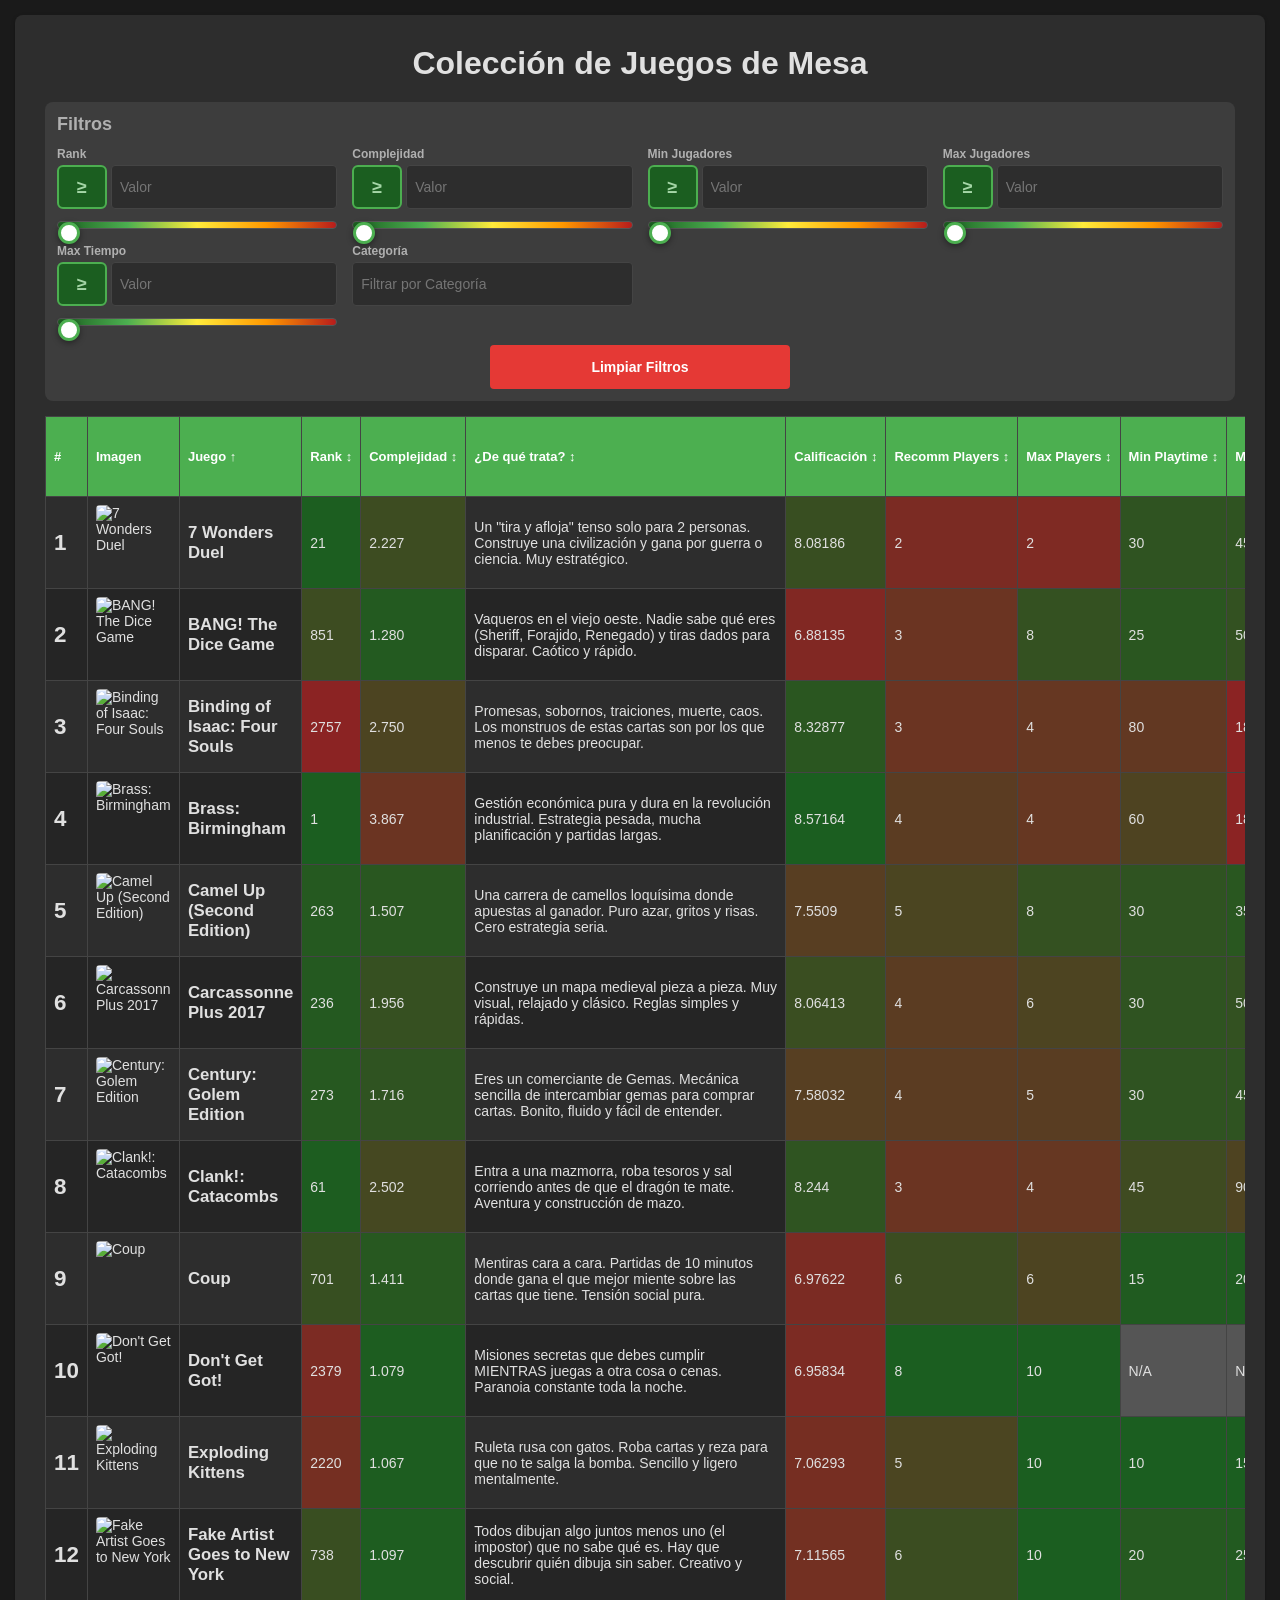
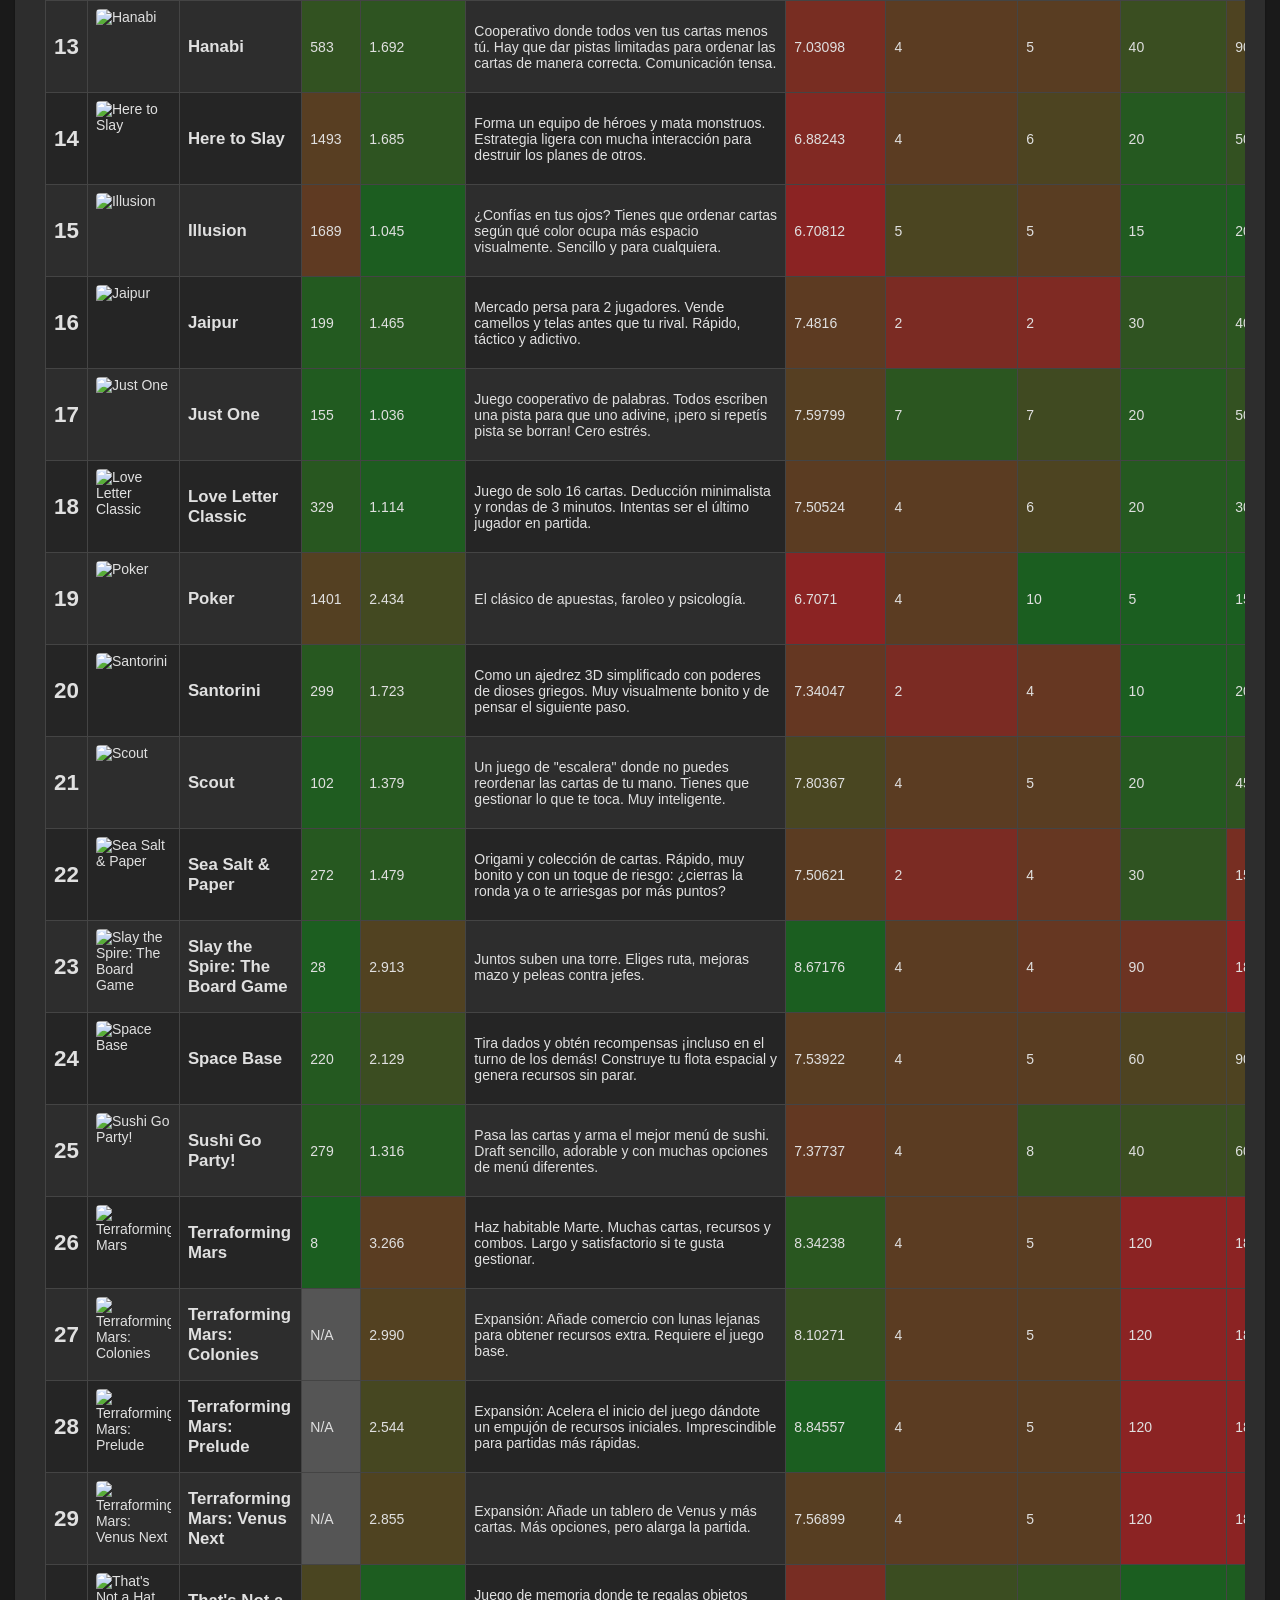
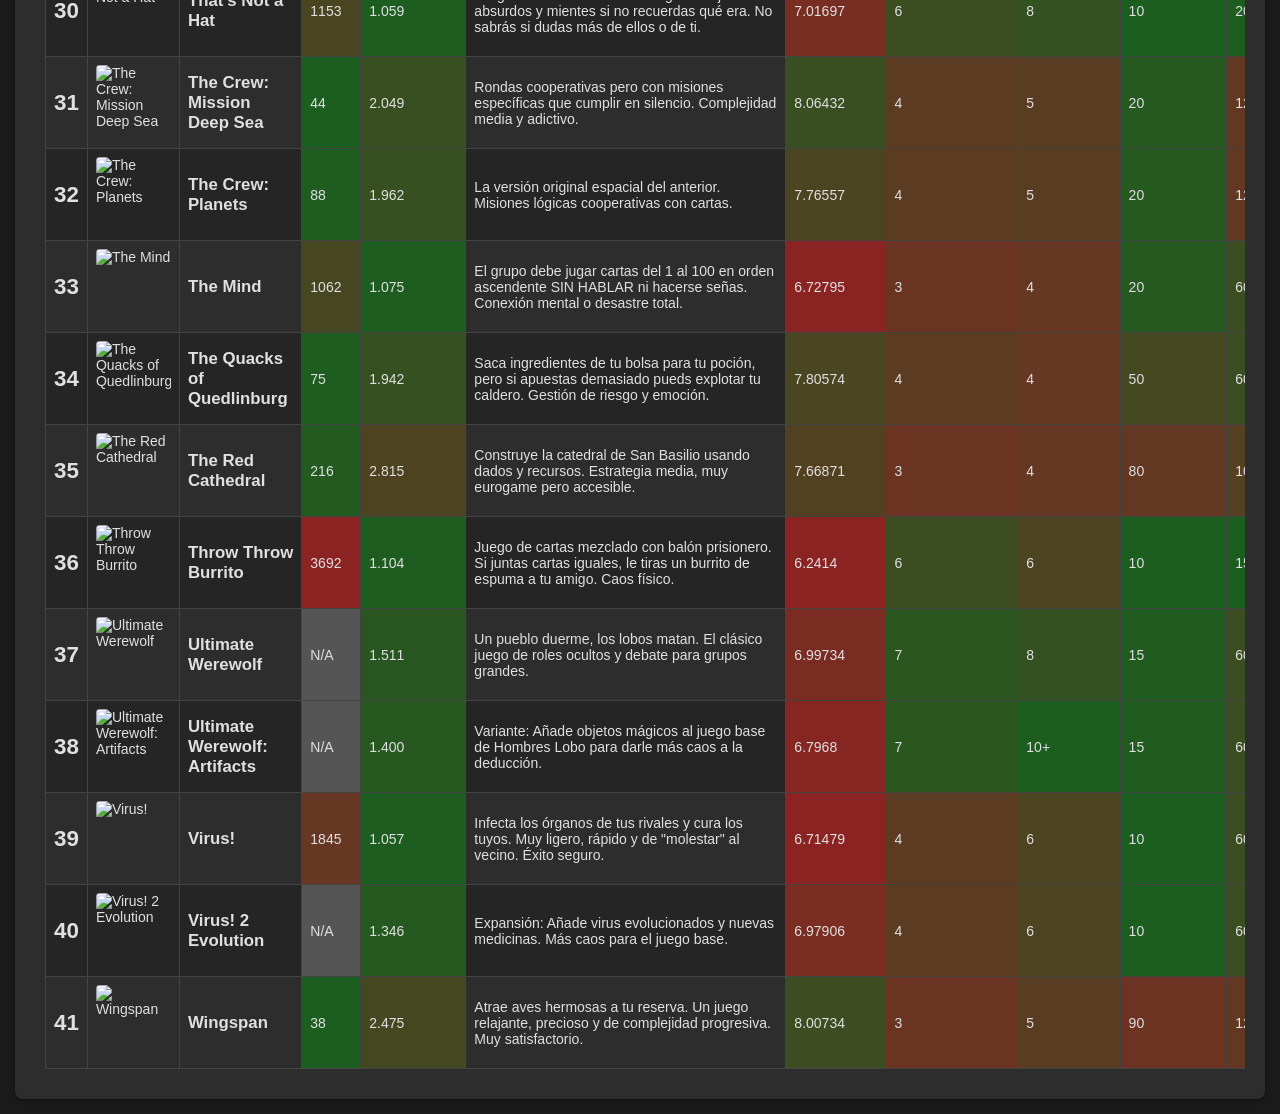
==== index.html @ c8b9a792 "Refactor filter operators to use buttons and add range sliders for improved user interaction" ====
<!DOCTYPE html>
<html lang="es">
<head>
    <meta charset="UTF-8">
    <meta name="viewport" content="width=device-width, initial-scale=1.0">
    <title>Colección de Juegos de Mesa</title>
    <link rel="stylesheet" href="styles.css">
</head>
<body>
    <div class="container">
        <h1>Colección de Juegos de Mesa</h1>
        
        <div class="filters-container">
            <h2>Filtros</h2>
            <div class="filters">
                <div class="filter-group">
                    <label>Rank</label>
                    <div class="filter-row">
                        <button type="button" id="filter-rank-op" class="filter-operator op-gte" data-value=">=">≥</button>
                        <input type="number" id="filter-rank" placeholder="Valor" class="filter-input">
                    </div>
                    <input type="range" id="slider-rank" class="filter-slider" data-target="filter-rank">
                </div>
                <div class="filter-group">
                    <label>Complejidad</label>
                    <div class="filter-row">
                        <button type="button" id="filter-complejidad-op" class="filter-operator op-gte" data-value=">=">≥</button>
                        <input type="number" step="0.01" id="filter-complejidad" placeholder="Valor" class="filter-input">
                    </div>
                    <input type="range" id="slider-complejidad" class="filter-slider" data-target="filter-complejidad" step="0.01">
                </div>
                <div class="filter-group">
                    <label>Min Jugadores</label>
                    <div class="filter-row">
                        <button type="button" id="filter-minplayers-op" class="filter-operator op-gte" data-value=">=">≥</button>
                        <input type="number" id="filter-minplayers" placeholder="Valor" class="filter-input">
                    </div>
                    <input type="range" id="slider-minplayers" class="filter-slider" data-target="filter-minplayers">
                </div>
                <div class="filter-group">
                    <label>Max Jugadores</label>
                    <div class="filter-row">
                        <button type="button" id="filter-maxplayers-op" class="filter-operator op-gte" data-value=">=">≥</button>
                        <input type="number" id="filter-maxplayers" placeholder="Valor" class="filter-input">
                    </div>
                    <input type="range" id="slider-maxplayers" class="filter-slider" data-target="filter-maxplayers">
                </div>
                <div class="filter-group">
                    <label>Max Tiempo</label>
                    <div class="filter-row">
                        <button type="button" id="filter-maxplaytime-op" class="filter-operator op-gte" data-value=">=">≥</button>
                        <input type="number" id="filter-maxplaytime" placeholder="Valor" class="filter-input">
                    </div>
                    <input type="range" id="slider-maxplaytime" class="filter-slider" data-target="filter-maxplaytime">
                </div>
                <div class="filter-group">
                    <label>Categoría</label>
                    <input type="text" id="filter-categoria" placeholder="Filtrar por Categoría" class="filter-input filter-full">
                </div>
                <button id="clear-filters" class="btn-clear">Limpiar Filtros</button>
            </div>
        </div>

        <div class="table-container">
            <table id="games-table">
                <thead>
                    <tr>
                        <th>#</th>
                        <th>Imagen</th>
                        <th class="sortable" data-sort="juego">Juego ↕</th>
                        <th class="sortable" data-sort="rank">Rank ↕</th>
                        <th class="sortable" data-sort="complejidad">Complejidad ↕</th>
                        <th class="sortable col-wide" data-sort="trata">¿De qué trata? ↕</th>
                        <th class="sortable" data-sort="calificacion">Calificación ↕</th>
                        <th class="sortable" data-sort="recomm_players">Recomm Players ↕</th>
                        <th class="sortable" data-sort="maxplayers">Max Players ↕</th>
                        <th class="sortable" data-sort="minplaytime">Min Playtime ↕</th>
                        <th class="sortable" data-sort="maxplaytime">Max Playtime ↕</th>
                        <th class="sortable" data-sort="minplayers">Min Players ↕</th>
                        <th class="sortable" data-sort="categoria">Categoría Principal ↕</th>
                        <th class="sortable" data-sort="categoria2">Categoría Secundaria ↕</th>
                        <th class="sortable" data-sort="categoria3">Categoría Terciaria ↕</th>
                        <th class="sortable" data-sort="se_jugar">Sé jugarlo ↕</th>
                    </tr>
                </thead>
                <tbody id="games-tbody">
                    <!-- Los datos se cargarán dinámicamente con JavaScript -->
                </tbody>
            </table>
        </div>

        <div id="no-results" class="no-results" style="display: none;">
            No se encontraron juegos con los filtros aplicados.
        </div>
    </div>

    <script src="games.js"></script>
    <script src="script.js"></script>
</body>
</html>
---- styles.css ----
:root {
    --row-height: 80px;
    --row-height-mobile: 60px;
    --thumbnail-size: 75px;
    --thumbnail-size-mobile: 50px;
    --border-color: #444;
    --border-width: 1px;
    
    /* Dark Mode Colors */
    --bg-primary: #1a1a1a;
    --bg-secondary: #2d2d2d;
    --bg-tertiary: #3d3d3d;
    --text-primary: #e0e0e0;
    --text-secondary: #b0b0b0;
    --accent-color: #4CAF50;
    --accent-hover: #45a049;
    --danger-color: #e53935;
    --danger-hover: #c62828;
    --row-even: #252525;
    --row-hover: #3a3a3a;
}

* {
    margin: 0;
    padding: 0;
    box-sizing: border-box;
}

body {
    font-family: -apple-system, BlinkMacSystemFont, 'Segoe UI', Roboto, Oxygen, Ubuntu, Cantarell, sans-serif;
    background-color: var(--bg-primary);
    padding: 8px;
    color: var(--text-primary);
    -webkit-text-size-adjust: 100%;
}

.container {
    max-width: 100%;
    margin: 0 auto;
    background-color: var(--bg-secondary);
    padding: 10px;
    border-radius: 8px;
    box-shadow: 0 2px 4px rgba(0,0,0,0.3);
}

h1 {
    color: var(--text-primary);
    margin-bottom: 15px;
    font-size: 20px;
    text-align: center;
}

h2 {
    color: var(--text-secondary);
    margin-bottom: 12px;
    font-size: 16px;
}

.filters-container {
    margin-bottom: 15px;
    padding: 12px;
    background-color: var(--bg-tertiary);
    border-radius: 8px;
}

.filters {
    display: grid;
    grid-template-columns: 1fr 1fr;
    gap: 8px;
}

.filter-input {
    width: 100%;
    padding: 8px;
    border: 1px solid var(--border-color);
    border-radius: 4px;
    font-size: 14px;
    background-color: var(--bg-secondary);
    color: var(--text-primary);
    min-height: 44px; /* Touch-friendly */
}

.filter-input:focus {
    outline: none;
    border-color: var(--accent-color);
    box-shadow: 0 0 0 2px rgba(76, 175, 80, 0.3);
}

.filter-group {
    display: flex;
    flex-direction: column;
    gap: 4px;
}

.filter-group label {
    font-weight: 600;
    font-size: 12px;
    color: var(--text-secondary);
}

.filter-row {
    display: flex;
    gap: 4px;
}

.filter-operator {
    width: 50px;
    padding: 8px 4px;
    border: 2px solid var(--border-color);
    border-radius: 6px;
    font-size: 18px;
    font-weight: bold;
    background-color: var(--bg-secondary);
    color: var(--text-primary);
    cursor: pointer;
    min-height: 44px;
    transition: all 0.15s ease;
    user-select: none;
    -webkit-tap-highlight-color: transparent;
}

.filter-operator:focus {
    outline: none;
}

.filter-operator:active {
    transform: scale(0.95);
}

.filter-operator.op-gte {
    background-color: #1b5e20;
    border-color: #4caf50;
    color: #a5d6a7;
}

.filter-operator.op-lte {
    background-color: #b71c1c;
    border-color: #f44336;
    color: #ef9a9a;
}

.filter-operator.op-eq {
    background-color: #1565c0;
    border-color: #2196f3;
    color: #90caf9;
}

.filter-row .filter-input {
    flex: 1;
    min-width: 0;
}

.filter-slider {
    width: 100%;
    height: 8px;
    margin-top: 8px;
    -webkit-appearance: none;
    appearance: none;
    background: linear-gradient(to right, #1b5e20, #4caf50, #ffeb3b, #ff9800, #b71c1c);
    border-radius: 4px;
    outline: none;
    cursor: pointer;
    border: 1px solid #555;
}

.filter-slider::-webkit-slider-thumb {
    -webkit-appearance: none;
    appearance: none;
    width: 22px;
    height: 22px;
    border-radius: 50%;
    background: #fff;
    cursor: pointer;
    border: 3px solid var(--accent-color);
    box-shadow: 0 2px 6px rgba(0,0,0,0.4);
    transition: transform 0.15s ease;
}

.filter-slider::-webkit-slider-thumb:hover {
    transform: scale(1.15);
    box-shadow: 0 3px 8px rgba(0,0,0,0.5);
}

.filter-slider::-moz-range-thumb {
    width: 22px;
    height: 22px;
    border-radius: 50%;
    background: #fff;
    cursor: pointer;
    border: 2px solid var(--bg-secondary);
    box-shadow: 0 2px 4px rgba(0,0,0,0.3);
}

.filter-slider::-webkit-slider-runnable-track {
    height: 6px;
    border-radius: 3px;
}

.filter-slider::-moz-range-track {
    height: 6px;
    border-radius: 3px;
    background: var(--bg-tertiary);
}

.filter-full {
    width: 100%;
}

.btn-clear {
    grid-column: span 2;
    width: 100%;
    padding: 12px;
    background-color: var(--danger-color);
    color: white;
    border: none;
    border-radius: 4px;
    font-size: 14px;
    font-weight: 600;
    cursor: pointer;
    margin-top: 4px;
    min-height: 44px; /* Touch-friendly */
    transition: background-color 0.2s ease;
}

.btn-clear:hover,
.btn-clear:active {
    background-color: var(--danger-hover);
}

.table-container {
    overflow-x: auto;
    -webkit-overflow-scrolling: touch;
    margin: 0 -10px;
    padding: 0 10px;
    scrollbar-width: thin;
    scrollbar-color: var(--accent-color) var(--bg-tertiary);
}

.table-container::-webkit-scrollbar {
    height: 8px;
}

.table-container::-webkit-scrollbar-track {
    background: var(--bg-tertiary);
    border-radius: 4px;
}

.table-container::-webkit-scrollbar-thumb {
    background: var(--accent-color);
    border-radius: 4px;
}

table {
    width: 100%;
    border-collapse: collapse;
    min-width: 1200px;
    border: var(--border-width) solid var(--border-color);
    background-color: var(--bg-secondary);
}

thead {
    background-color: var(--accent-color);
    color: white;
    position: sticky;
    top: 0;
    z-index: 10;
}

th {
    padding: 8px 6px;
    text-align: left;
    font-weight: 600;
    font-size: 11px;
    white-space: nowrap;
    border: var(--border-width) solid var(--border-color);
    height: var(--row-height-mobile);
}

th.sortable {
    cursor: pointer;
    user-select: none;
    transition: background-color 0.2s ease;
}

th.sortable:hover,
th.sortable:active {
    background-color: var(--accent-hover);
}

.col-wide {
    min-width: 250px;
    white-space: normal;
}

td {
    padding: 6px;
    border: var(--border-width) solid var(--border-color);
    font-size: 12px;
    height: var(--row-height-mobile);
    vertical-align: middle;
    color: var(--text-primary);
}

.game-thumbnail {
    width: var(--thumbnail-size-mobile);
    height: var(--thumbnail-size-mobile);
    border-radius: 4px;
    object-fit: cover;
    display: block;
}

tbody tr {
    transition: background-color 0.15s ease;
}

tbody tr:hover {
    background-color: var(--row-hover);
}

tbody tr:nth-child(even) {
    background-color: var(--row-even);
}

.no-results {
    text-align: center;
    padding: 30px 15px;
    color: var(--text-secondary);
    font-size: 14px;
}

/* Responsive para tablets */
@media (min-width: 768px) {
    body {
        padding: 15px;
    }
    
    .container {
        padding: 20px;
    }
    
    h1 {
        font-size: 28px;
        margin-bottom: 20px;
    }
    
    h2 {
        font-size: 18px;
    }
    
    .filters {
        grid-template-columns: repeat(3, 1fr);
        gap: 12px;
    }
    
    .btn-clear {
        grid-column: span 3;
        max-width: 250px;
        justify-self: center;
    }
    
    th {
        padding: 10px 8px;
        font-size: 12px;
        height: var(--row-height);
    }
    
    td {
        padding: 8px;
        font-size: 13px;
        height: var(--row-height);
    }
    
    .game-thumbnail {
        width: 60px;
        height: 60px;
    }
    
    .col-wide {
        min-width: 280px;
    }
}

/* Responsive para desktop */
@media (min-width: 1024px) {
    .container {
        max-width: 1600px;
        padding: 30px;
    }
    
    h1 {
        font-size: 32px;
    }
    
    .filters {
        grid-template-columns: repeat(4, 1fr);
        gap: 15px;
    }
    
    .btn-clear {
        grid-column: span 4;
        max-width: 300px;
    }
    
    th {
        font-size: 13px;
    }
    
    td {
        font-size: 14px;
    }
    
    .game-thumbnail {
        width: var(--thumbnail-size);
        height: var(--thumbnail-size);
    }
    
    .col-wide {
        min-width: 320px;
    }
}

/* Large desktop */
@media (min-width: 1400px) {
    .container {
        max-width: 1800px;
    }
    
    .filters {
        grid-template-columns: repeat(6, 1fr);
    }
    
    .btn-clear {
        grid-column: span 6;
    }
}
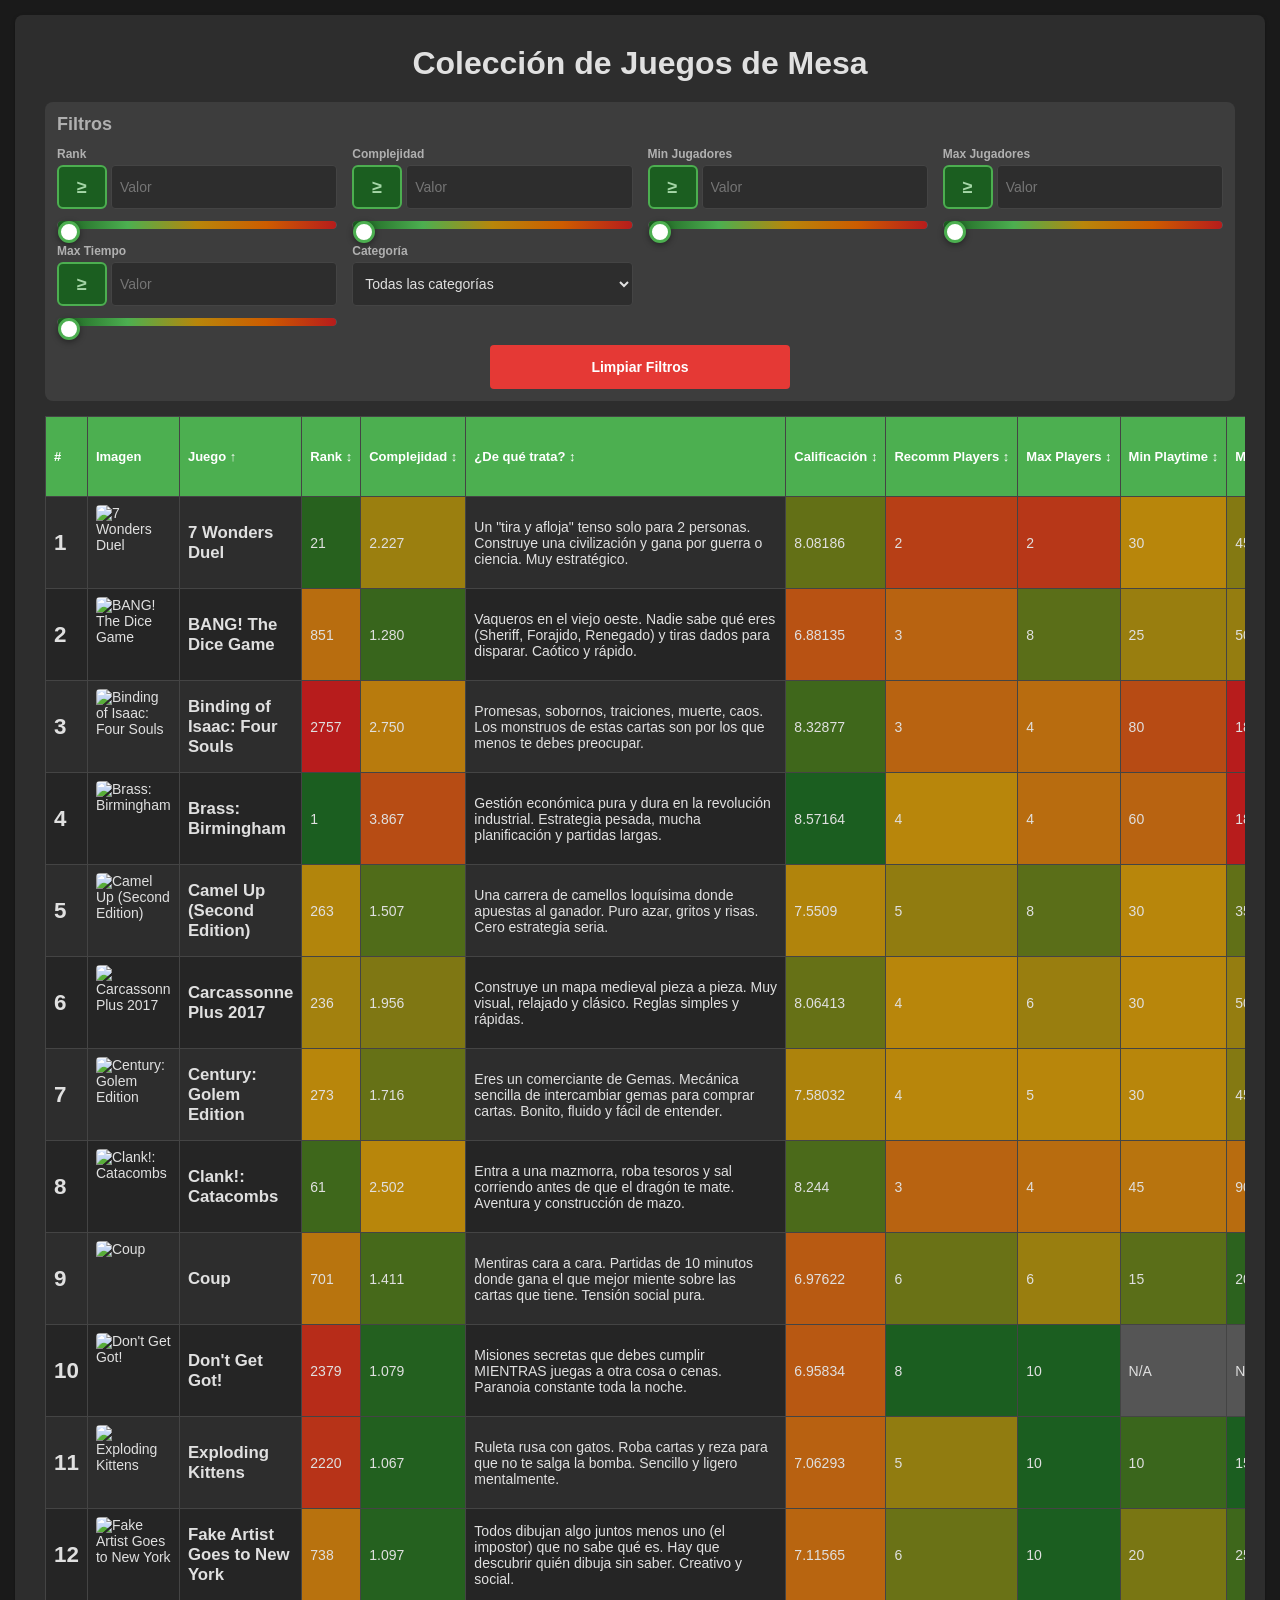
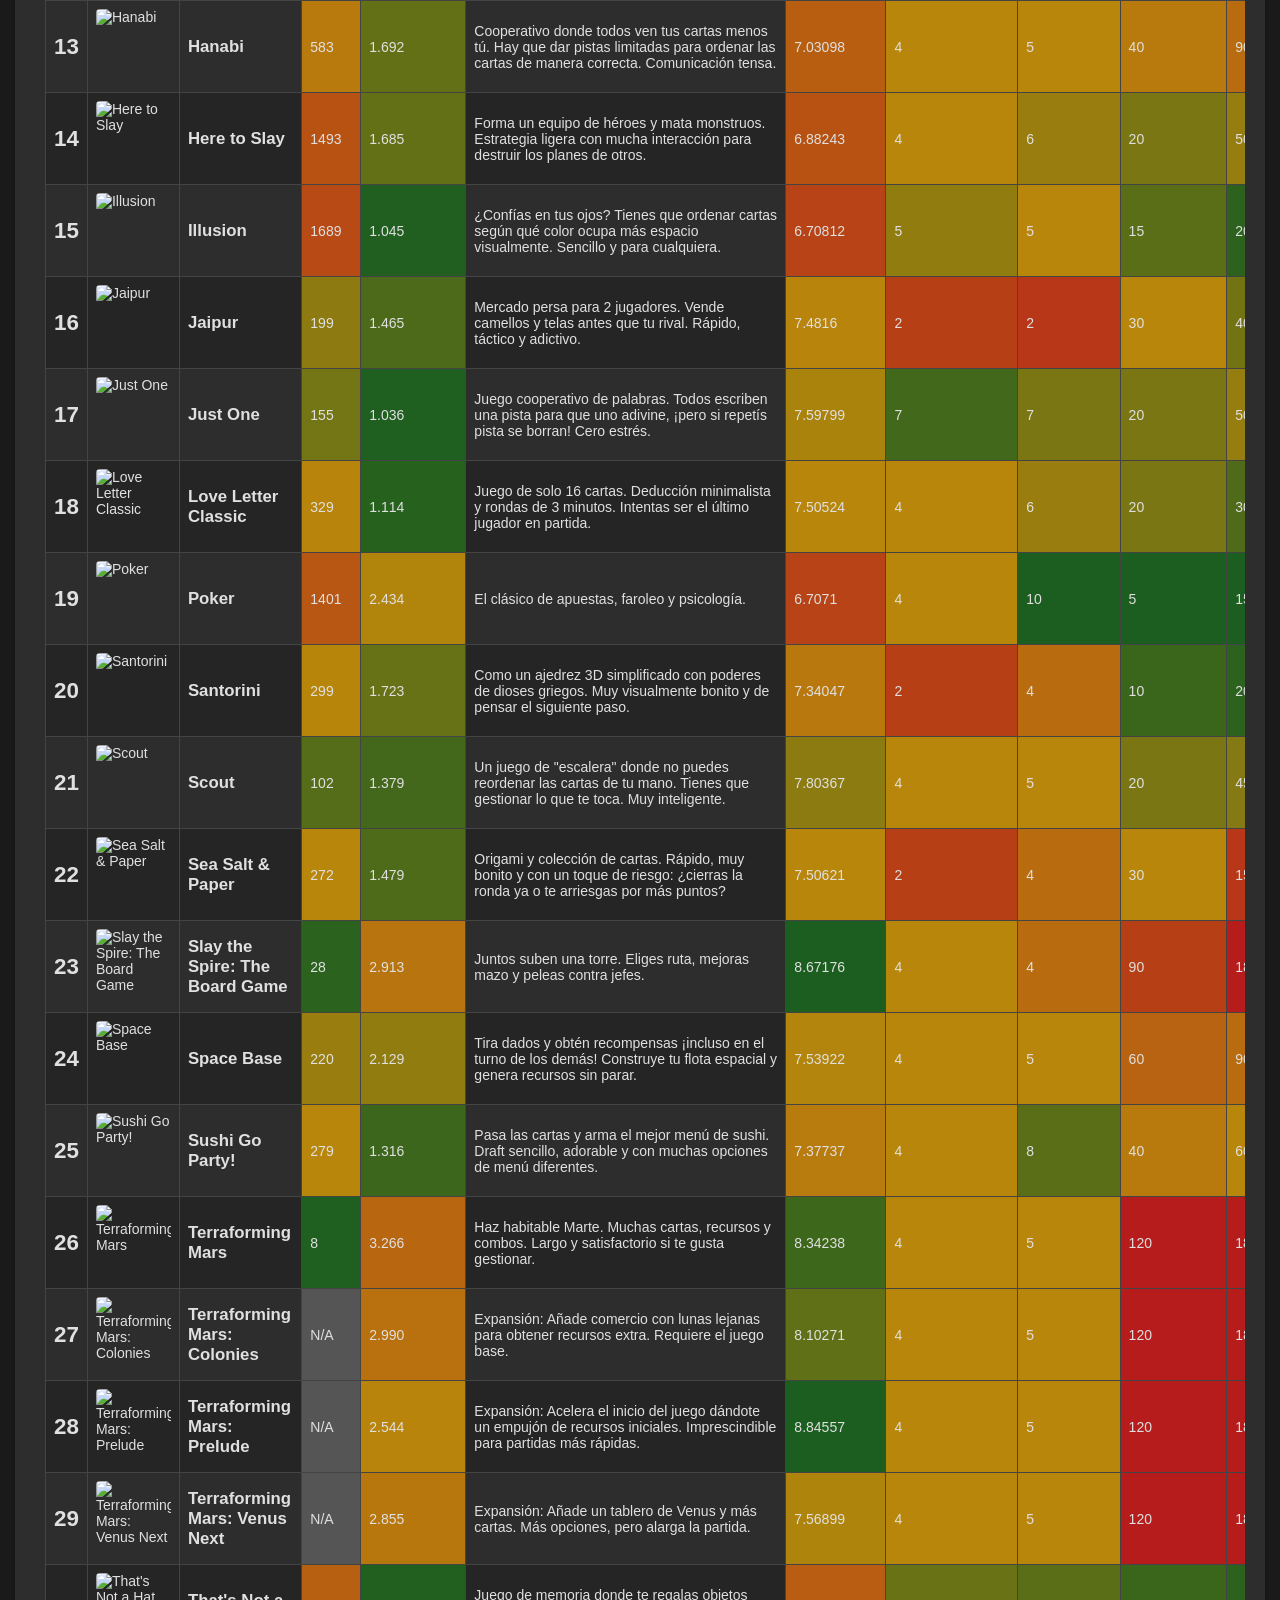
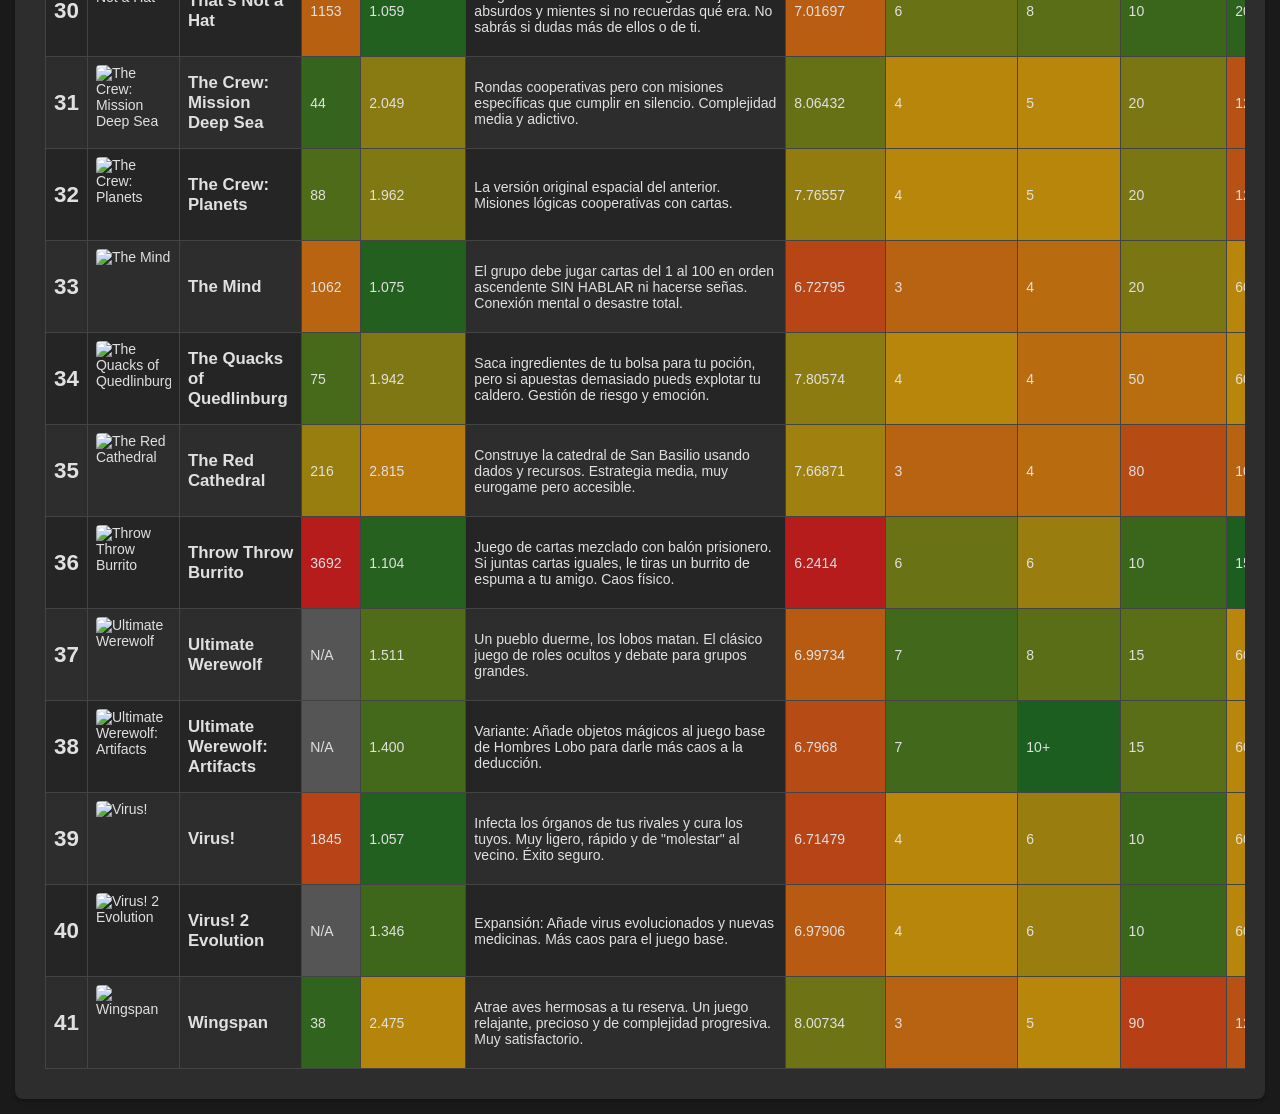
==== commit 916697cf: "Refactor category filter to use a dropdown and populate with unique categories; update gradient styl" ====
--- a/index.html
+++ b/index.html
@@ -55,7 +55,9 @@
                 </div>
                 <div class="filter-group">
                     <label>Categoría</label>
-                    <input type="text" id="filter-categoria" placeholder="Filtrar por Categoría" class="filter-input filter-full">
+                    <select id="filter-categoria" class="filter-input filter-full">
+                        <option value="">Todas las categorías</option>
+                    </select>
                 </div>
                 <button id="clear-filters" class="btn-clear">Limpiar Filtros</button>
             </div>
--- a/styles.css
+++ b/styles.css
@@ -156,7 +156,7 @@
     margin-top: 8px;
     -webkit-appearance: none;
     appearance: none;
-    background: linear-gradient(to right, #1b5e20, #4caf50, #ffeb3b, #ff9800, #b71c1c);
+    background: linear-gradient(to right, #1b5e20, #4caf50, #b8860b, #cd5c00, #b71c1c);
     border-radius: 4px;
     outline: none;
     cursor: pointer;
@@ -192,14 +192,15 @@
 }
 
 .filter-slider::-webkit-slider-runnable-track {
-    height: 6px;
-    border-radius: 3px;
+    height: 8px;
+    border-radius: 4px;
+    background: linear-gradient(to right, #1b5e20, #4caf50, #b8860b, #cd5c00, #b71c1c);
 }
 
 .filter-slider::-moz-range-track {
-    height: 6px;
-    border-radius: 3px;
-    background: var(--bg-tertiary);
+    height: 8px;
+    border-radius: 4px;
+    background: linear-gradient(to right, #1b5e20, #4caf50, #b8860b, #cd5c00, #b71c1c);
 }
 
 .filter-full {
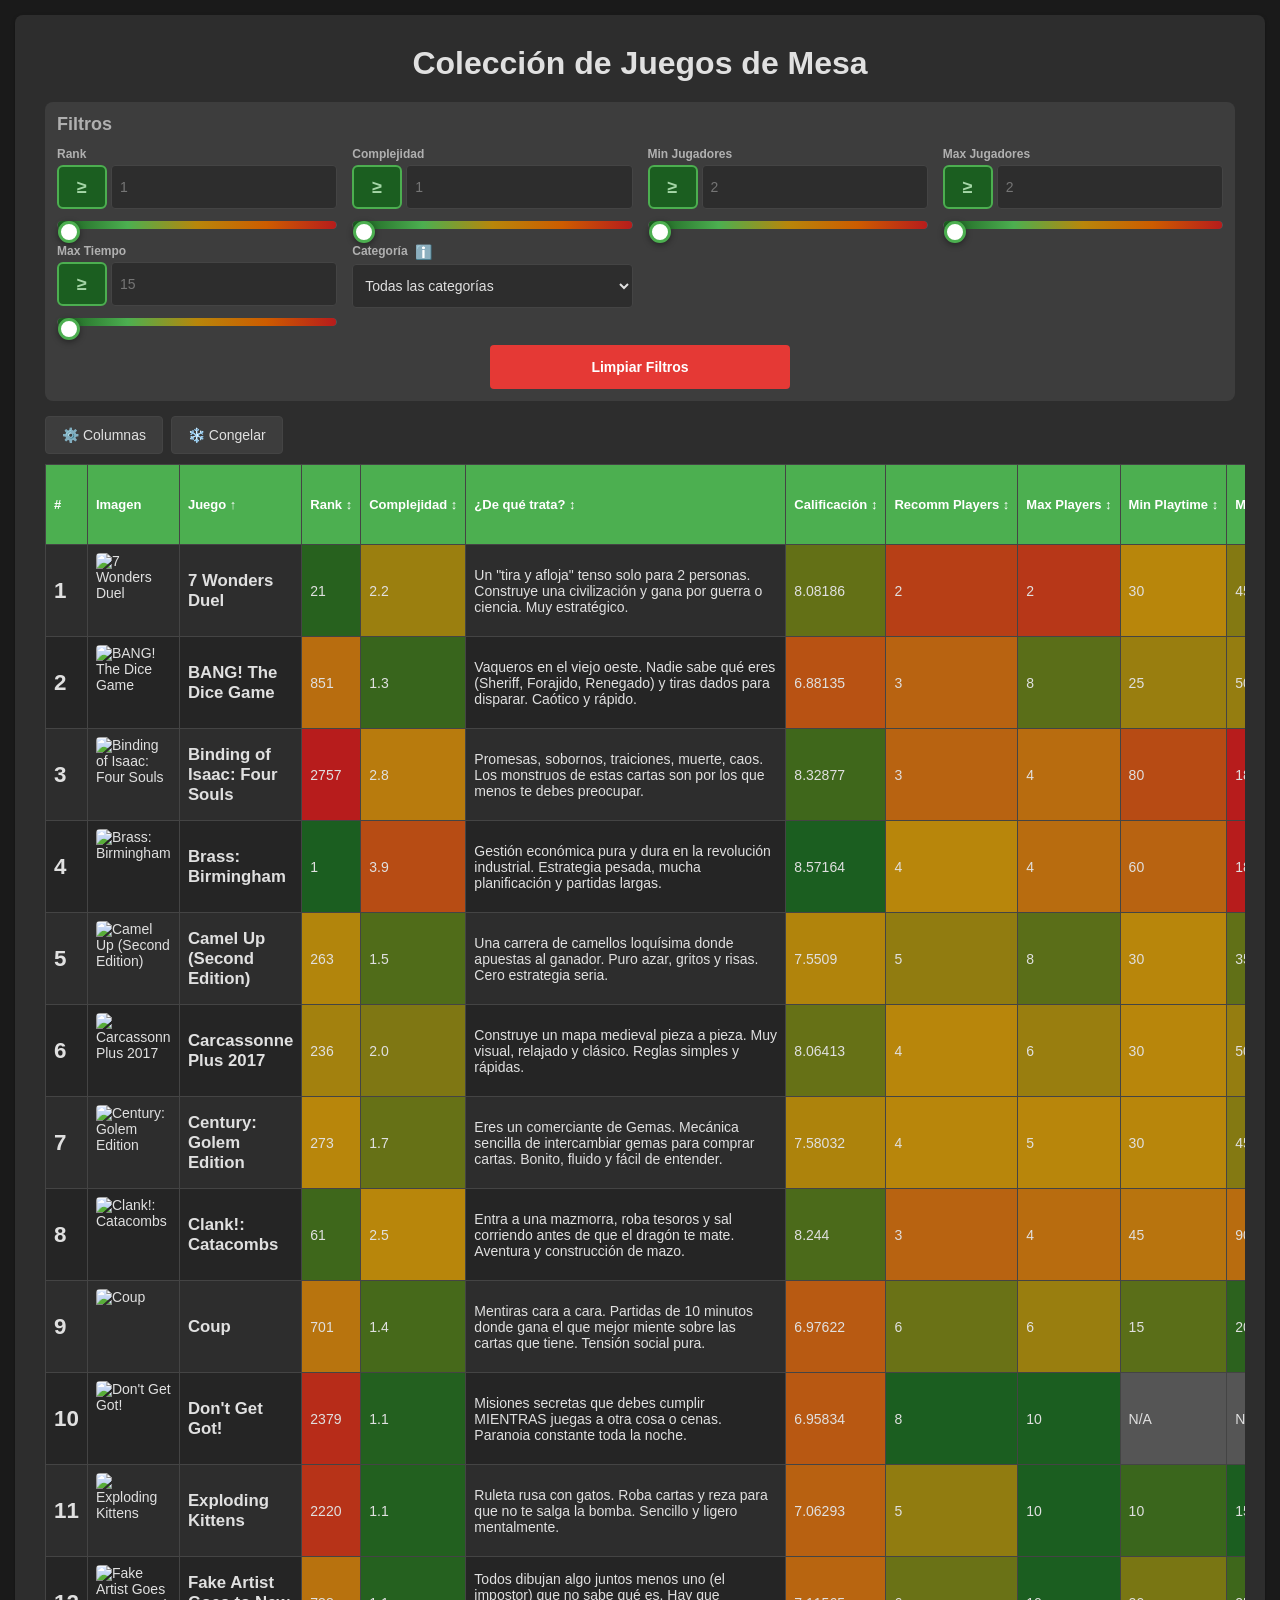
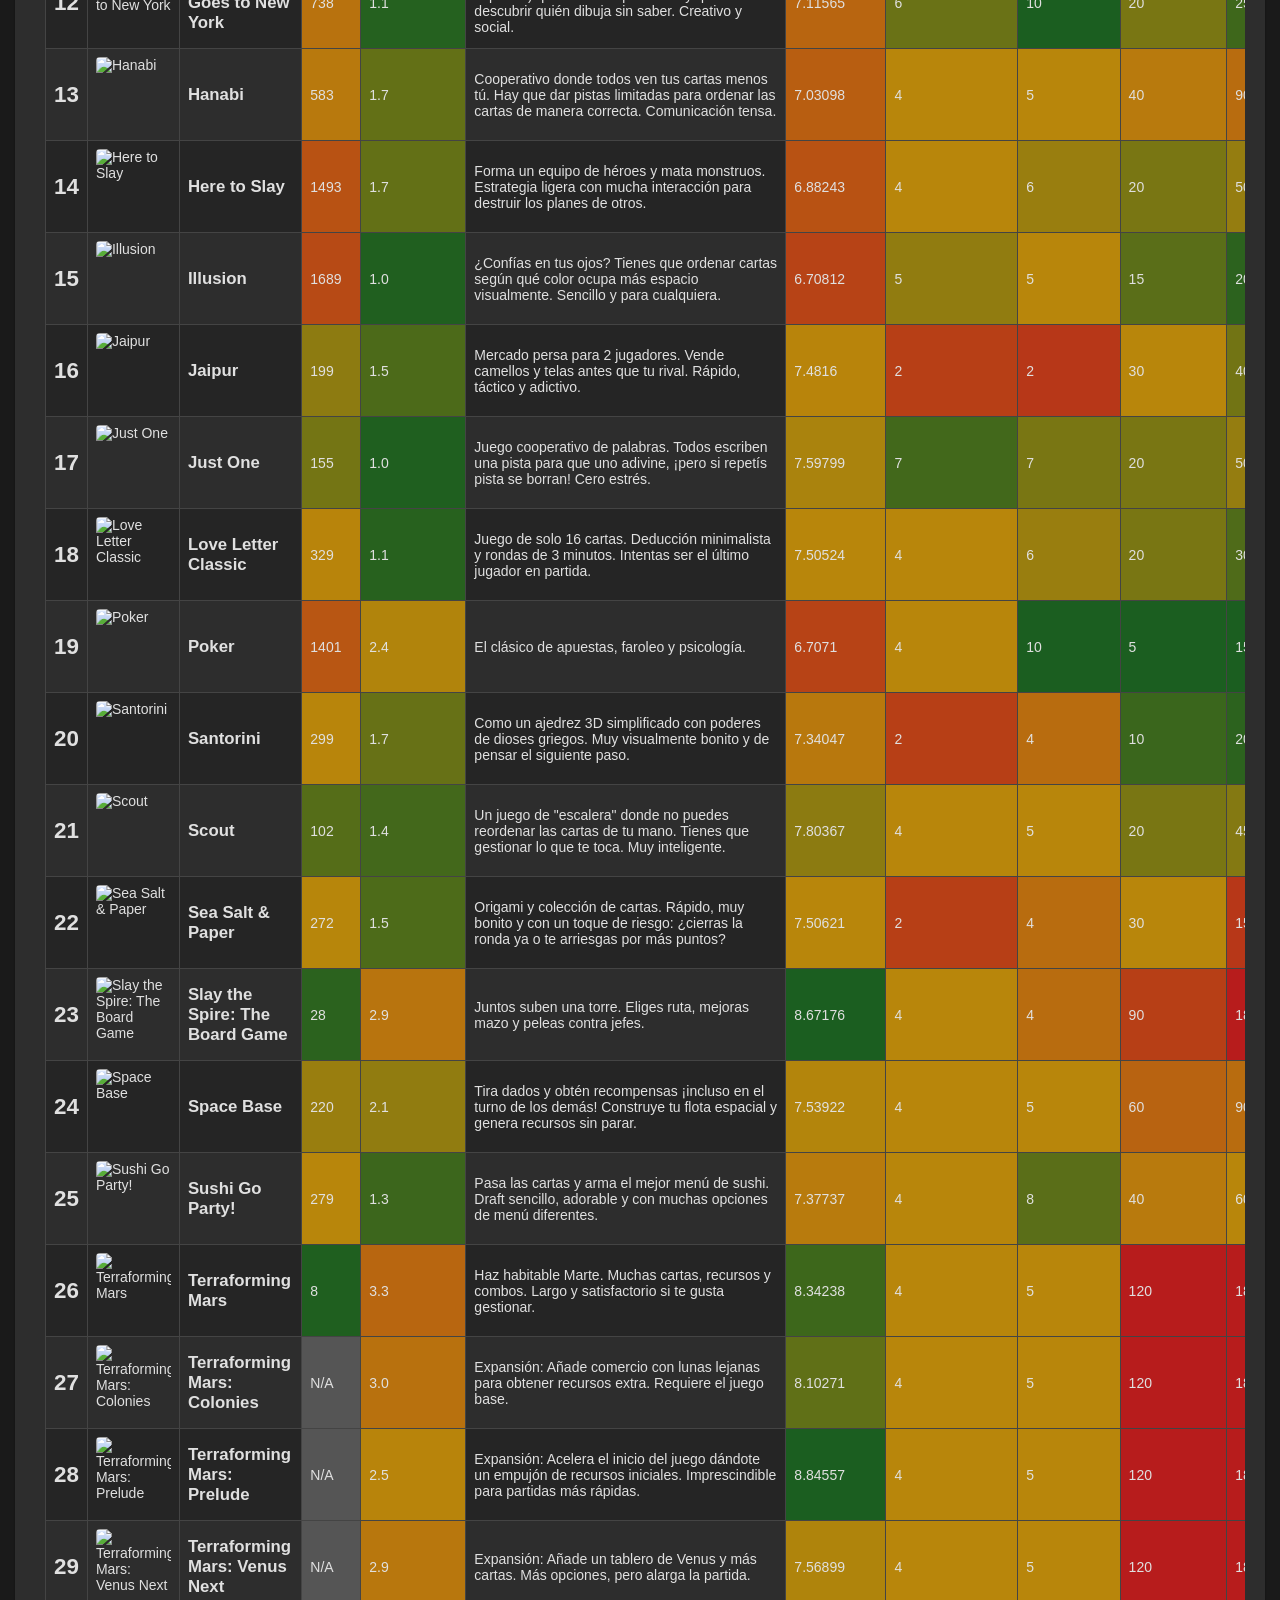
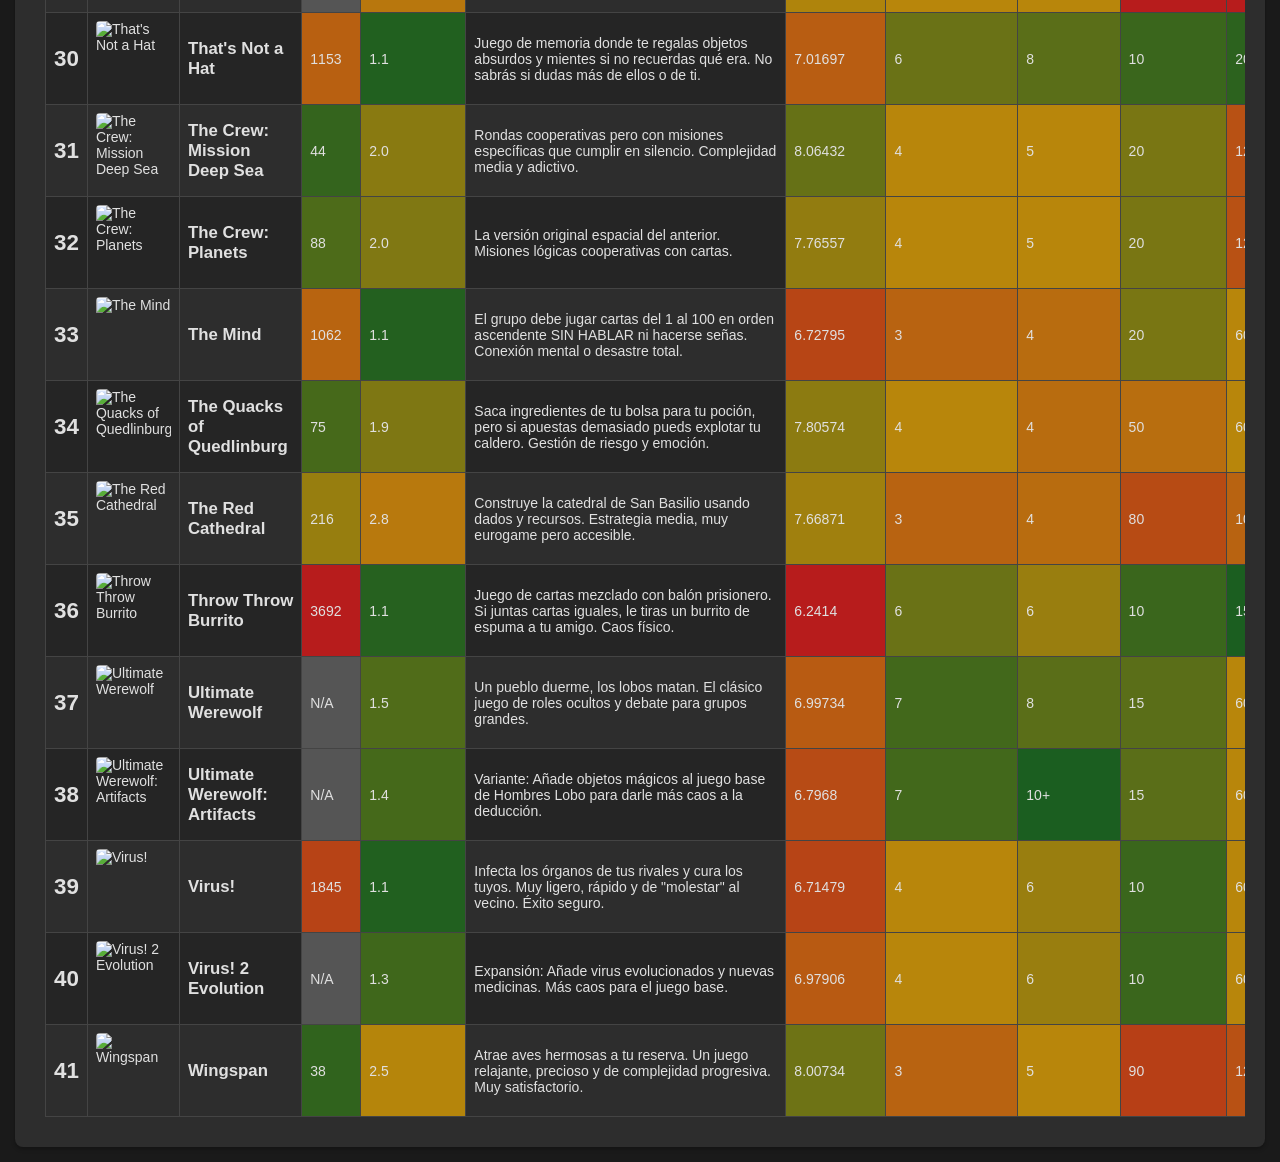
==== commit b0a393fb: "Add column visibility and freezing features; implement category descriptions modal and tooltip" ====
--- a/index.html
+++ b/index.html
@@ -27,7 +27,7 @@
                         <button type="button" id="filter-complejidad-op" class="filter-operator op-gte" data-value=">=">≥</button>
                         <input type="number" step="0.01" id="filter-complejidad" placeholder="Valor" class="filter-input">
                     </div>
-                    <input type="range" id="slider-complejidad" class="filter-slider" data-target="filter-complejidad" step="0.01">
+                    <input type="range" id="slider-complejidad" class="filter-slider" data-target="filter-complejidad" step="0.1">
                 </div>
                 <div class="filter-group">
                     <label>Min Jugadores</label>
@@ -54,7 +54,7 @@
                     <input type="range" id="slider-maxplaytime" class="filter-slider" data-target="filter-maxplaytime">
                 </div>
                 <div class="filter-group">
-                    <label>Categoría</label>
+                    <label>Categoría <button type="button" id="btn-category-help" class="btn-help">ℹ️</button></label>
                     <select id="filter-categoria" class="filter-input filter-full">
                         <option value="">Todas las categorías</option>
                     </select>
@@ -63,26 +63,77 @@
             </div>
         </div>
 
+        <!-- Modal de descripciones de categorías -->
+        <div id="category-modal" class="modal" style="display: none;">
+            <div class="modal-content">
+                <div class="modal-header">
+                    <h3>🎲 Descripción de Categorías</h3>
+                    <button type="button" id="close-category-modal" class="modal-close">✕</button>
+                </div>
+                <div class="modal-body" id="category-descriptions">
+                    <!-- Las descripciones se cargarán dinámicamente -->
+                </div>
+            </div>
+        </div>
+
+        <!-- Tooltip para categorías en la tabla -->
+        <div id="category-tooltip" class="category-tooltip" style="display: none;"></div>
+
+        <div class="columns-panel">
+            <button id="toggle-columns-panel" class="btn-columns">⚙️ Columnas</button>
+            <div id="columns-options" class="columns-options" style="display: none;">
+                <label><input type="checkbox" data-col="0" checked> #</label>
+                <label><input type="checkbox" data-col="1" checked> Imagen</label>
+                <label><input type="checkbox" data-col="2" checked> Juego</label>
+                <label><input type="checkbox" data-col="3" checked> Rank</label>
+                <label><input type="checkbox" data-col="4" checked> Complejidad</label>
+                <label><input type="checkbox" data-col="5" checked> ¿De qué trata?</label>
+                <label><input type="checkbox" data-col="6" checked> Calificación</label>
+                <label><input type="checkbox" data-col="7" checked> Recomm Players</label>
+                <label><input type="checkbox" data-col="8" checked> Max Players</label>
+                <label><input type="checkbox" data-col="9" checked> Min Playtime</label>
+                <label><input type="checkbox" data-col="10" checked> Max Playtime</label>
+                <label><input type="checkbox" data-col="11" checked> Min Players</label>
+                <label><input type="checkbox" data-col="12" checked> Cat. Principal</label>
+                <label><input type="checkbox" data-col="13" checked> Cat. Secundaria</label>
+                <label><input type="checkbox" data-col="14" checked> Cat. Terciaria</label>
+                <label><input type="checkbox" data-col="15" checked> Sé jugarlo</label>
+            </div>
+            
+            <button id="toggle-freeze-panel" class="btn-columns">❄️ Congelar</button>
+            <div id="freeze-options" class="columns-options freeze-options" style="display: none;">
+                <p class="freeze-hint">Congelar columnas hasta:</p>
+                <label><input type="radio" name="freeze-col" value="-1" checked> Ninguna</label>
+                <label><input type="radio" name="freeze-col" value="0"> #</label>
+                <label><input type="radio" name="freeze-col" value="1"> Imagen</label>
+                <label><input type="radio" name="freeze-col" value="2"> Juego</label>
+                <label><input type="radio" name="freeze-col" value="3"> Rank</label>
+                <label><input type="radio" name="freeze-col" value="4"> Complejidad</label>
+                <label><input type="radio" name="freeze-col" value="5"> ¿De qué trata?</label>
+                <label><input type="radio" name="freeze-col" value="6"> Calificación</label>
+            </div>
+        </div>
+
         <div class="table-container">
             <table id="games-table">
                 <thead>
                     <tr>
-                        <th>#</th>
-                        <th>Imagen</th>
-                        <th class="sortable" data-sort="juego">Juego ↕</th>
-                        <th class="sortable" data-sort="rank">Rank ↕</th>
-                        <th class="sortable" data-sort="complejidad">Complejidad ↕</th>
-                        <th class="sortable col-wide" data-sort="trata">¿De qué trata? ↕</th>
-                        <th class="sortable" data-sort="calificacion">Calificación ↕</th>
-                        <th class="sortable" data-sort="recomm_players">Recomm Players ↕</th>
-                        <th class="sortable" data-sort="maxplayers">Max Players ↕</th>
-                        <th class="sortable" data-sort="minplaytime">Min Playtime ↕</th>
-                        <th class="sortable" data-sort="maxplaytime">Max Playtime ↕</th>
-                        <th class="sortable" data-sort="minplayers">Min Players ↕</th>
-                        <th class="sortable" data-sort="categoria">Categoría Principal ↕</th>
-                        <th class="sortable" data-sort="categoria2">Categoría Secundaria ↕</th>
-                        <th class="sortable" data-sort="categoria3">Categoría Terciaria ↕</th>
-                        <th class="sortable" data-sort="se_jugar">Sé jugarlo ↕</th>
+                        <th data-col="0">#</th>
+                        <th data-col="1">Imagen</th>
+                        <th data-col="2" class="sortable" data-sort="juego">Juego ↕</th>
+                        <th data-col="3" class="sortable" data-sort="rank">Rank ↕</th>
+                        <th data-col="4" class="sortable" data-sort="complejidad">Complejidad ↕</th>
+                        <th data-col="5" class="sortable col-wide" data-sort="trata">¿De qué trata? ↕</th>
+                        <th data-col="6" class="sortable" data-sort="calificacion">Calificación ↕</th>
+                        <th data-col="7" class="sortable" data-sort="recomm_players">Recomm Players ↕</th>
+                        <th data-col="8" class="sortable" data-sort="maxplayers">Max Players ↕</th>
+                        <th data-col="9" class="sortable" data-sort="minplaytime">Min Playtime ↕</th>
+                        <th data-col="10" class="sortable" data-sort="maxplaytime">Max Playtime ↕</th>
+                        <th data-col="11" class="sortable" data-sort="minplayers">Min Players ↕</th>
+                        <th data-col="12" class="sortable" data-sort="categoria">Cat. Principal ↕</th>
+                        <th data-col="13" class="sortable" data-sort="categoria2">Cat. Secundaria ↕</th>
+                        <th data-col="14" class="sortable" data-sort="categoria3">Cat. Terciaria ↕</th>
+                        <th data-col="15" class="sortable" data-sort="se_jugar">Sé jugarlo ↕</th>
                     </tr>
                 </thead>
                 <tbody id="games-tbody">
--- a/styles.css
+++ b/styles.css
@@ -228,6 +228,97 @@
     background-color: var(--danger-hover);
 }
 
+/* Panel de columnas */
+.columns-panel {
+    margin-bottom: 10px;
+    position: relative;
+    display: flex;
+    gap: 8px;
+    flex-wrap: wrap;
+}
+
+.btn-columns {
+    padding: 10px 16px;
+    background-color: var(--bg-tertiary);
+    color: var(--text-primary);
+    border: 1px solid var(--border-color);
+    border-radius: 4px;
+    font-size: 14px;
+    cursor: pointer;
+    transition: background-color 0.2s ease;
+}
+
+.btn-columns:hover {
+    background-color: var(--row-hover);
+}
+
+.columns-options {
+    position: absolute;
+    top: 100%;
+    left: 0;
+    background-color: var(--bg-secondary);
+    border: 1px solid var(--border-color);
+    border-radius: 8px;
+    padding: 12px;
+    z-index: 100;
+    display: grid;
+    grid-template-columns: repeat(2, 1fr);
+    gap: 8px;
+    min-width: 300px;
+    box-shadow: 0 4px 12px rgba(0,0,0,0.4);
+}
+
+.columns-options label {
+    display: flex;
+    align-items: center;
+    gap: 6px;
+    font-size: 13px;
+    color: var(--text-primary);
+    cursor: pointer;
+    padding: 4px;
+    border-radius: 4px;
+}
+
+.columns-options label:hover {
+    background-color: var(--bg-tertiary);
+}
+
+.columns-options input[type="checkbox"],
+.columns-options input[type="radio"] {
+    width: 18px;
+    height: 18px;
+    cursor: pointer;
+}
+
+/* Panel de congelar columnas */
+.freeze-options {
+    left: 0;
+}
+
+.freeze-hint {
+    grid-column: span 2;
+    font-size: 12px;
+    color: var(--text-secondary);
+    margin-bottom: 4px;
+    padding-bottom: 8px;
+    border-bottom: 1px solid var(--border-color);
+}
+
+/* Columnas congeladas */
+th.frozen, td.frozen {
+    position: sticky;
+    background-color: var(--bg-secondary) !important;
+    z-index: 2;
+}
+
+thead th.frozen {
+    z-index: 3;
+}
+
+.frozen-border {
+    border-right: 3px solid var(--accent-color) !important;
+}
+
 .table-container {
     overflow-x: auto;
     -webkit-overflow-scrolling: touch;
@@ -329,6 +420,131 @@
     font-size: 14px;
 }
 
+/* Botón de ayuda */
+.btn-help {
+    background: none;
+    border: none;
+    cursor: pointer;
+    font-size: 14px;
+    padding: 0 4px;
+    vertical-align: middle;
+}
+
+/* Modal de categorías */
+.modal {
+    position: fixed;
+    top: 0;
+    left: 0;
+    width: 100%;
+    height: 100%;
+    background-color: rgba(0, 0, 0, 0.7);
+    z-index: 1000;
+    display: flex;
+    align-items: center;
+    justify-content: center;
+    padding: 15px;
+}
+
+.modal-content {
+    background-color: var(--bg-secondary);
+    border-radius: 12px;
+    max-width: 500px;
+    width: 100%;
+    max-height: 80vh;
+    display: flex;
+    flex-direction: column;
+    box-shadow: 0 4px 20px rgba(0, 0, 0, 0.5);
+}
+
+.modal-header {
+    display: flex;
+    justify-content: space-between;
+    align-items: center;
+    padding: 16px;
+    border-bottom: 1px solid var(--border-color);
+}
+
+.modal-header h3 {
+    margin: 0;
+    font-size: 18px;
+    color: var(--text-primary);
+}
+
+.modal-close {
+    background: none;
+    border: none;
+    color: var(--text-secondary);
+    font-size: 20px;
+    cursor: pointer;
+    padding: 4px 8px;
+    border-radius: 4px;
+}
+
+.modal-close:hover {
+    background-color: var(--bg-tertiary);
+    color: var(--text-primary);
+}
+
+.modal-body {
+    padding: 16px;
+    overflow-y: auto;
+    -webkit-overflow-scrolling: touch;
+}
+
+.category-item {
+    padding: 12px;
+    margin-bottom: 8px;
+    background-color: var(--bg-tertiary);
+    border-radius: 8px;
+    border-left: 4px solid var(--accent-color);
+}
+
+.category-item:last-child {
+    margin-bottom: 0;
+}
+
+.category-name {
+    font-weight: 600;
+    font-size: 15px;
+    color: var(--text-primary);
+    margin-bottom: 6px;
+}
+
+.category-desc {
+    font-size: 13px;
+    color: var(--text-secondary);
+    line-height: 1.5;
+}
+
+/* Tooltip para categorías en la tabla */
+.category-tooltip {
+    position: fixed;
+    background-color: var(--bg-secondary);
+    border: 1px solid var(--border-color);
+    border-radius: 8px;
+    padding: 12px;
+    max-width: 280px;
+    z-index: 1001;
+    box-shadow: 0 4px 12px rgba(0, 0, 0, 0.4);
+}
+
+.category-tooltip .category-name {
+    margin-bottom: 4px;
+}
+
+.category-tooltip .category-desc {
+    font-size: 12px;
+}
+
+/* Hacer celdas de categoría clickeables */
+td[data-category] {
+    cursor: pointer;
+}
+
+td[data-category]:hover {
+    text-decoration: underline;
+}
+
 /* Responsive para tablets */
 @media (min-width: 768px) {
     body {
@@ -346,6 +562,11 @@
     
     h2 {
         font-size: 18px;
+    }
+    
+    .columns-options {
+        grid-template-columns: repeat(3, 1fr);
+        min-width: 400px;
     }
     
     .filters {
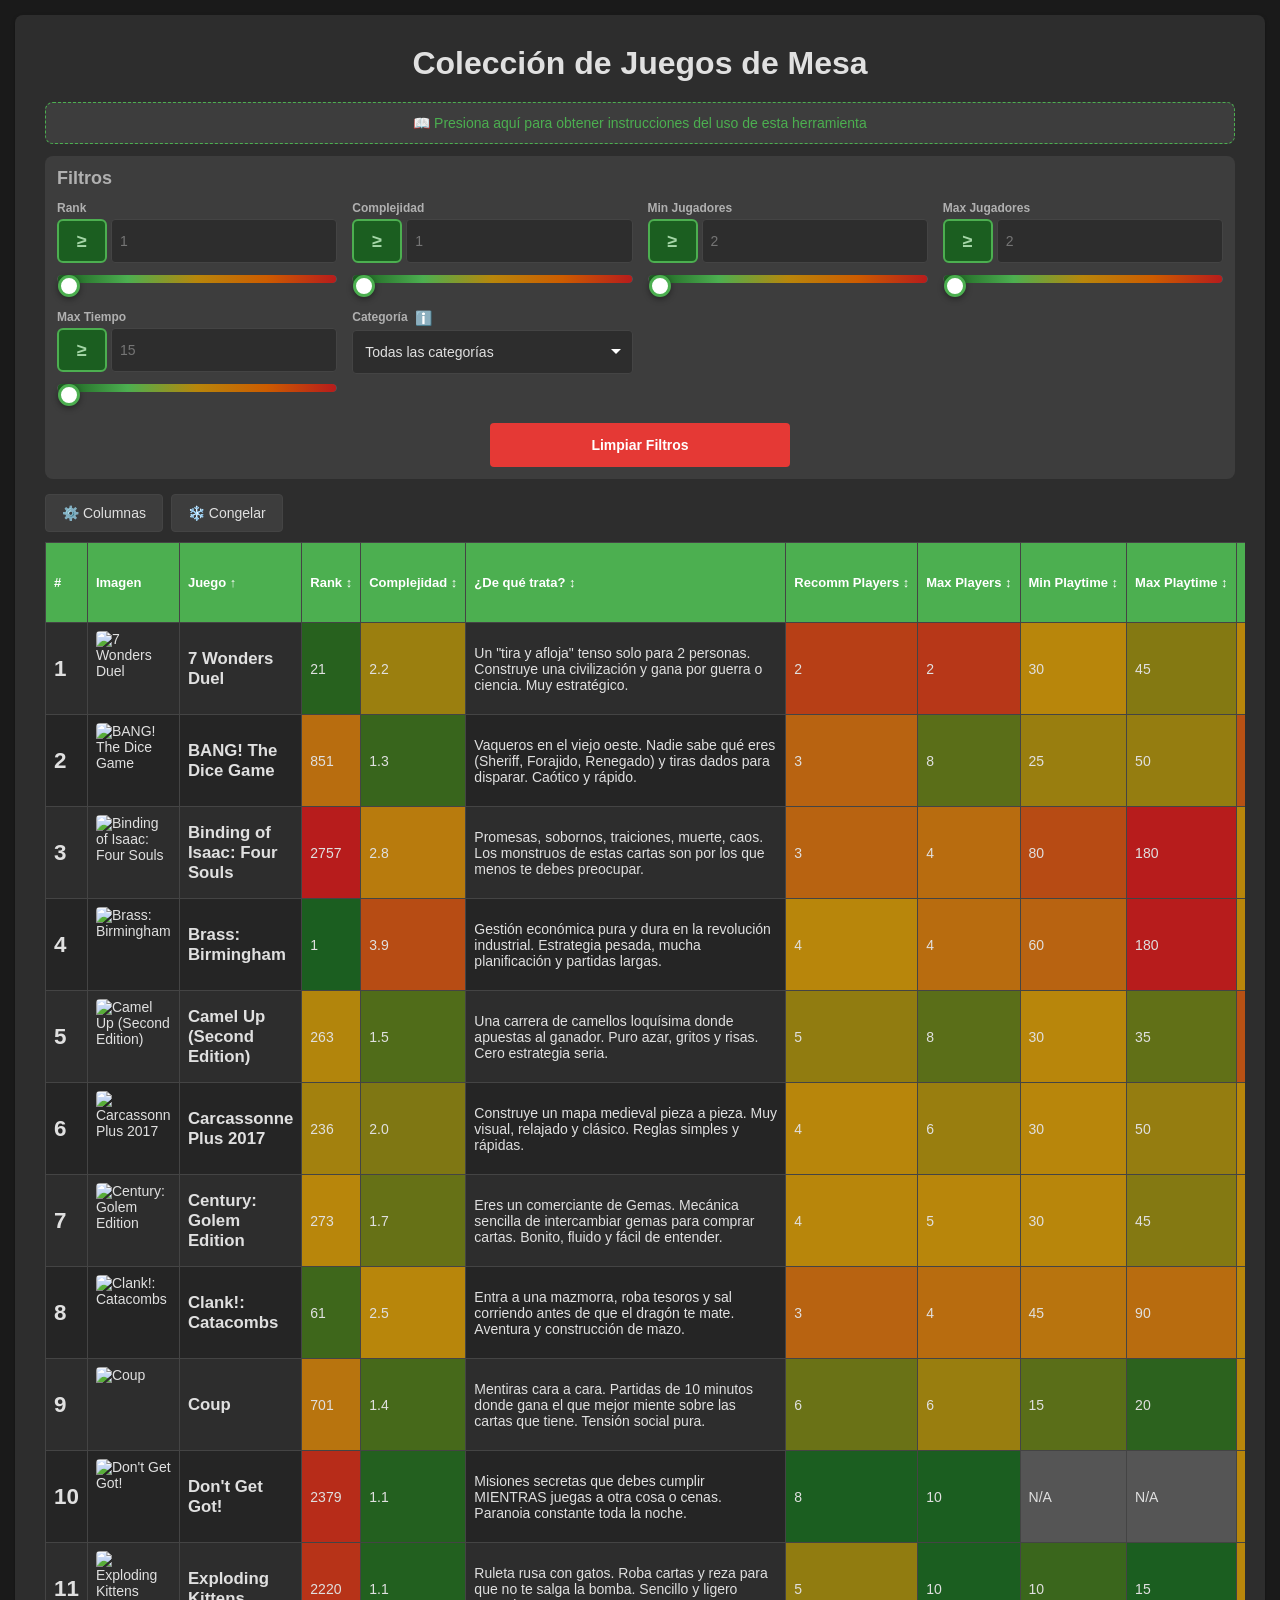
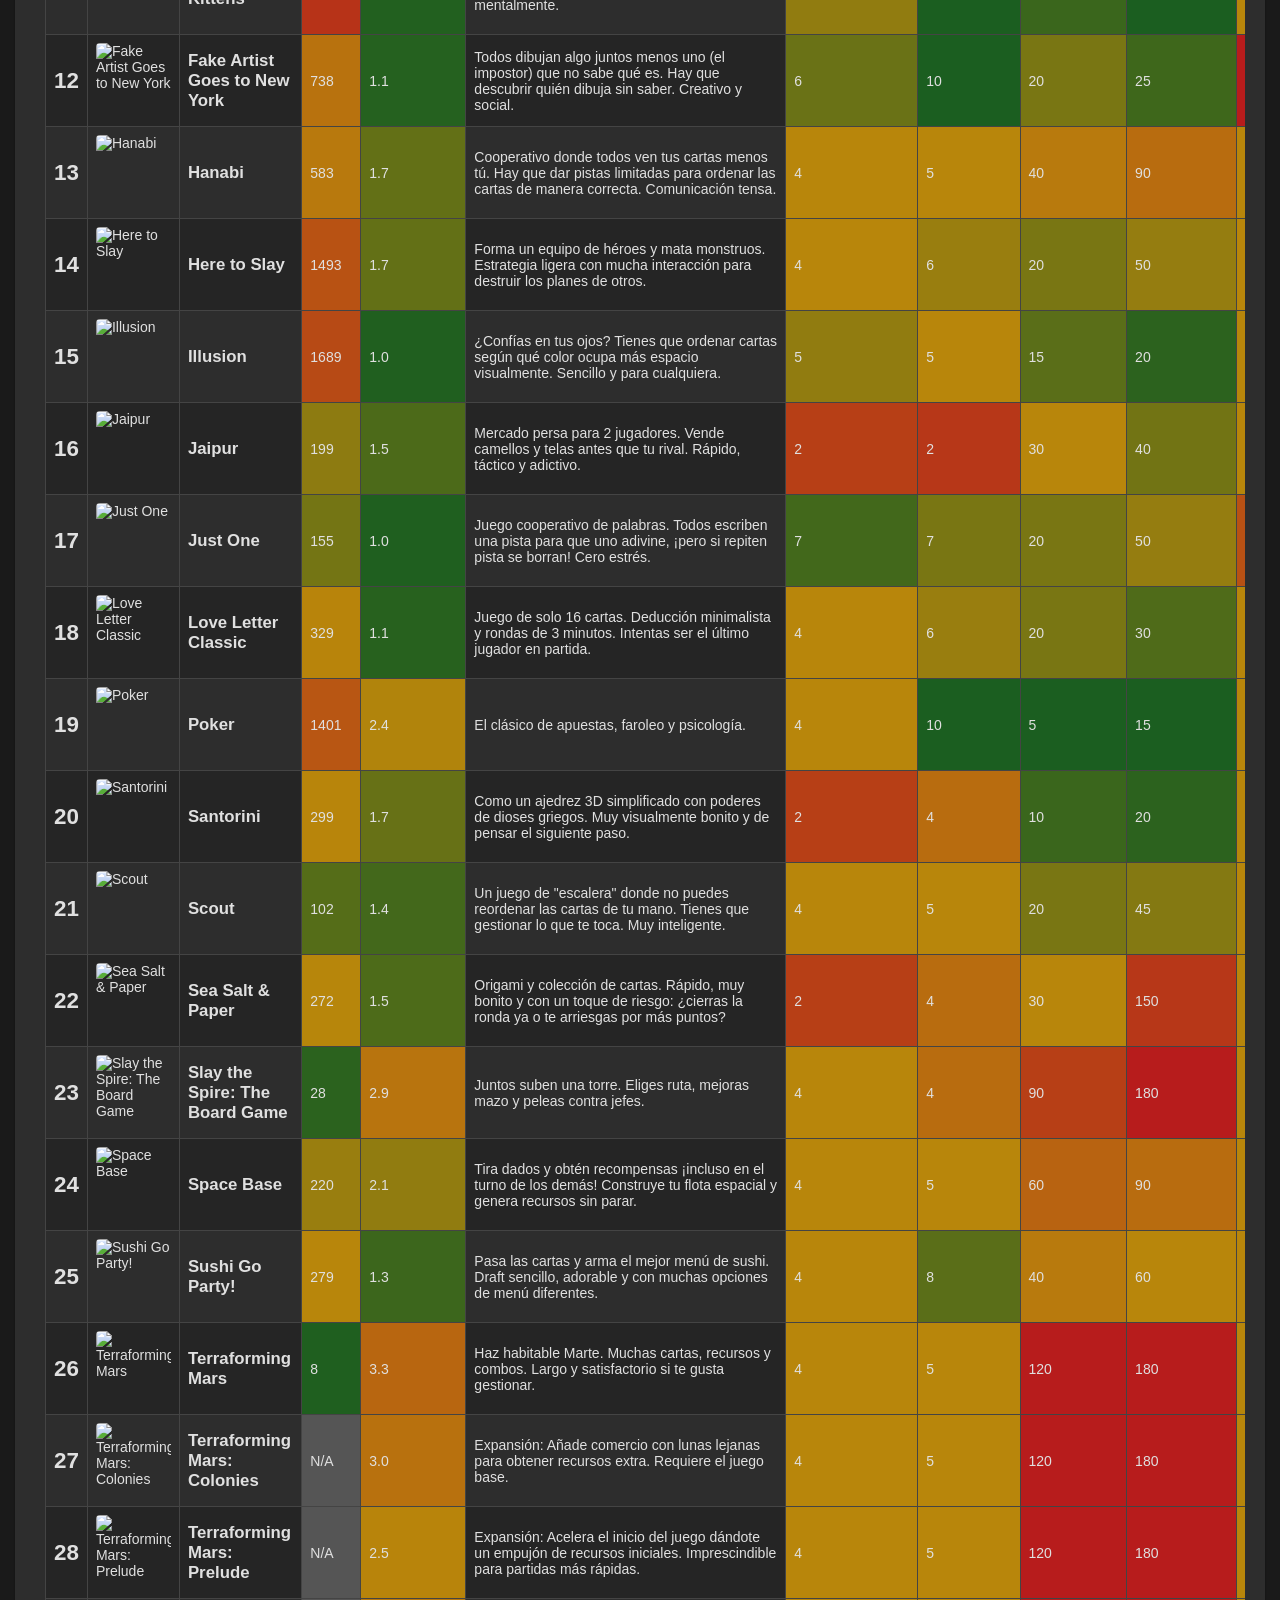
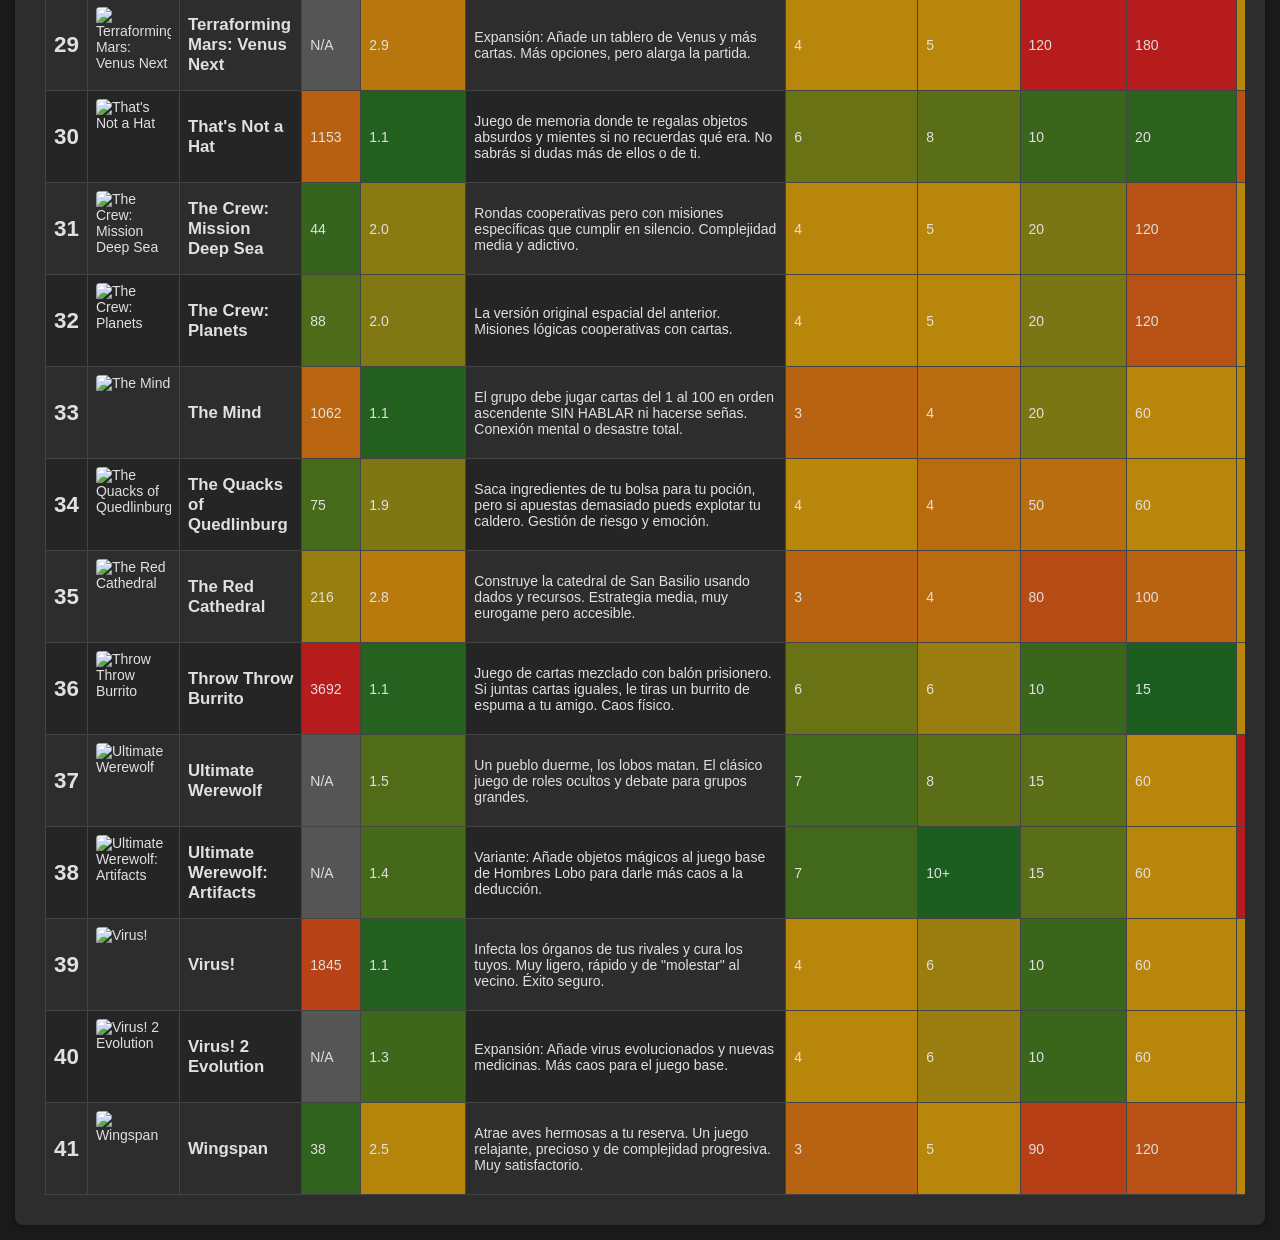
==== commit 555b2f09: "Add instructions panel and button for user guidance; hide rating column by default" ====
--- a/index.html
+++ b/index.html
@@ -9,6 +9,26 @@
 <body>
     <div class="container">
         <h1>Colección de Juegos de Mesa</h1>
+        
+        <button type="button" id="btn-instructions" class="btn-instructions">
+            📖 Presiona aquí para obtener instrucciones del uso de esta herramienta
+        </button>
+        
+        <div id="instructions-panel" class="instructions-panel" style="display: none;">
+            <div class="instructions-content">
+                <h3>📋 Instrucciones de Uso</h3>
+                <ul>
+                    <li><strong>🔍 Filtros:</strong> Usa los filtros para buscar juegos por rank, complejidad, número de jugadores, tiempo de juego o categoría.</li>
+                    <li><strong>🔢 Operadores:</strong> Presiona los botones (≥, ≤, =) para cambiar el tipo de comparación.</li>
+                    <li><strong>📊 Ordenar:</strong> Toca cualquier encabezado de columna con ↕ para ordenar la tabla.</li>
+                    <li><strong>⚙️ Columnas:</strong> Oculta o muestra columnas según tu preferencia.</li>
+                    <li><strong>❄️ Congelar:</strong> Fija columnas a la izquierda para que no se muevan al desplazarte.</li>
+                    <li><strong>🎨 Colores:</strong> Los colores van de verde (mejor) a rojo (peor) según cada métrica.</li>
+                    <li><strong>ℹ️ Categorías:</strong> Presiona el botón ℹ️ junto a "Categoría" para ver descripciones, o toca una categoría en la tabla.</li>
+                </ul>
+                <button type="button" id="close-instructions" class="btn-close-instructions">Entendido ✓</button>
+            </div>
+        </div>
         
         <div class="filters-container">
             <h2>Filtros</h2>
@@ -88,7 +108,7 @@
                 <label><input type="checkbox" data-col="3" checked> Rank</label>
                 <label><input type="checkbox" data-col="4" checked> Complejidad</label>
                 <label><input type="checkbox" data-col="5" checked> ¿De qué trata?</label>
-                <label><input type="checkbox" data-col="6" checked> Calificación</label>
+                <label><input type="checkbox" data-col="6"> Calificación</label>
                 <label><input type="checkbox" data-col="7" checked> Recomm Players</label>
                 <label><input type="checkbox" data-col="8" checked> Max Players</label>
                 <label><input type="checkbox" data-col="9" checked> Min Playtime</label>
--- a/styles.css
+++ b/styles.css
@@ -56,6 +56,92 @@
     font-size: 16px;
 }
 
+/* Botón e instrucciones */
+.btn-instructions {
+    width: 100%;
+    padding: 12px 16px;
+    margin-bottom: 12px;
+    background-color: var(--bg-tertiary);
+    color: var(--accent-color);
+    border: 1px dashed var(--accent-color);
+    border-radius: 8px;
+    font-size: 14px;
+    cursor: pointer;
+    transition: all 0.2s ease;
+    -webkit-tap-highlight-color: transparent;
+    touch-action: manipulation;
+    user-select: none;
+    -webkit-user-select: none;
+}
+
+.btn-instructions:hover,
+.btn-instructions:active {
+    background-color: rgba(76, 175, 80, 0.15);
+    border-style: solid;
+}
+
+.instructions-panel {
+    margin-bottom: 15px;
+    padding: 16px;
+    background-color: var(--bg-tertiary);
+    border: 1px solid var(--accent-color);
+    border-radius: 8px;
+    animation: slideDown 0.3s ease;
+}
+
+@keyframes slideDown {
+    from {
+        opacity: 0;
+        transform: translateY(-10px);
+    }
+    to {
+        opacity: 1;
+        transform: translateY(0);
+    }
+}
+
+.instructions-content h3 {
+    color: var(--accent-color);
+    margin: 0 0 12px 0;
+    font-size: 16px;
+}
+
+.instructions-content ul {
+    margin: 0 0 16px 0;
+    padding-left: 20px;
+}
+
+.instructions-content li {
+    color: var(--text-primary);
+    font-size: 13px;
+    line-height: 1.6;
+    margin-bottom: 8px;
+}
+
+.instructions-content li strong {
+    color: var(--text-secondary);
+}
+
+.btn-close-instructions {
+    width: 100%;
+    padding: 10px;
+    background-color: var(--accent-color);
+    color: white;
+    border: none;
+    border-radius: 6px;
+    font-size: 14px;
+    font-weight: 600;
+    cursor: pointer;
+    transition: background-color 0.2s ease;
+    -webkit-tap-highlight-color: transparent;
+    touch-action: manipulation;
+}
+
+.btn-close-instructions:hover,
+.btn-close-instructions:active {
+    background-color: var(--accent-hover);
+}
+
 .filters-container {
     margin-bottom: 15px;
     padding: 12px;
@@ -154,6 +240,7 @@
     width: 100%;
     height: 8px;
     margin-top: 8px;
+    margin-bottom: 12px;
     -webkit-appearance: none;
     appearance: none;
     background: linear-gradient(to right, #1b5e20, #4caf50, #b8860b, #cd5c00, #b71c1c);
@@ -205,6 +292,20 @@
 
 .filter-full {
     width: 100%;
+}
+
+/* Select dropdown específico para categoría */
+select.filter-input {
+    height: 44px;
+    padding: 8px 12px;
+    -webkit-appearance: none;
+    -moz-appearance: none;
+    appearance: none;
+    background-image: url("data:image/svg+xml,%3Csvg xmlns='http://www.w3.org/2000/svg' width='12' height='12' viewBox='0 0 12 12'%3E%3Cpath fill='%23ffffff' d='M6 8L1 3h10z'/%3E%3C/svg%3E");
+    background-repeat: no-repeat;
+    background-position: right 10px center;
+    padding-right: 32px;
+    cursor: pointer;
 }
 
 .btn-clear {
@@ -260,12 +361,15 @@
     border: 1px solid var(--border-color);
     border-radius: 8px;
     padding: 12px;
-    z-index: 100;
+    z-index: 1000;
     display: grid;
     grid-template-columns: repeat(2, 1fr);
     gap: 8px;
     min-width: 300px;
     box-shadow: 0 4px 12px rgba(0,0,0,0.4);
+    /* Asegurar que el panel capture todos los eventos */
+    pointer-events: auto;
+    isolation: isolate;
 }
 
 .columns-options label {
@@ -379,6 +483,14 @@
     background-color: var(--accent-hover);
 }
 
+.gambling-gif {
+    width: 100%;
+    height: 100%;
+    max-height: 60px;
+    object-fit: cover;
+    display: block;
+}
+
 .col-wide {
     min-width: 250px;
     white-space: normal;
@@ -516,6 +628,16 @@
     line-height: 1.5;
 }
 
+.category-ejemplo {
+    font-size: 12px;
+    color: var(--accent-color);
+    line-height: 1.5;
+    margin-top: 8px;
+    padding-top: 8px;
+    border-top: 1px dashed var(--border-color);
+    font-style: italic;
+}
+
 /* Tooltip para categorías en la tabla */
 .category-tooltip {
     position: fixed;
@@ -523,7 +645,7 @@
     border: 1px solid var(--border-color);
     border-radius: 8px;
     padding: 12px;
-    max-width: 280px;
+    max-width: 300px;
     z-index: 1001;
     box-shadow: 0 4px 12px rgba(0, 0, 0, 0.4);
 }
@@ -534,6 +656,12 @@
 
 .category-tooltip .category-desc {
     font-size: 12px;
+}
+
+.category-tooltip .category-ejemplo {
+    font-size: 11px;
+    margin-top: 6px;
+    padding-top: 6px;
 }
 
 /* Hacer celdas de categoría clickeables */
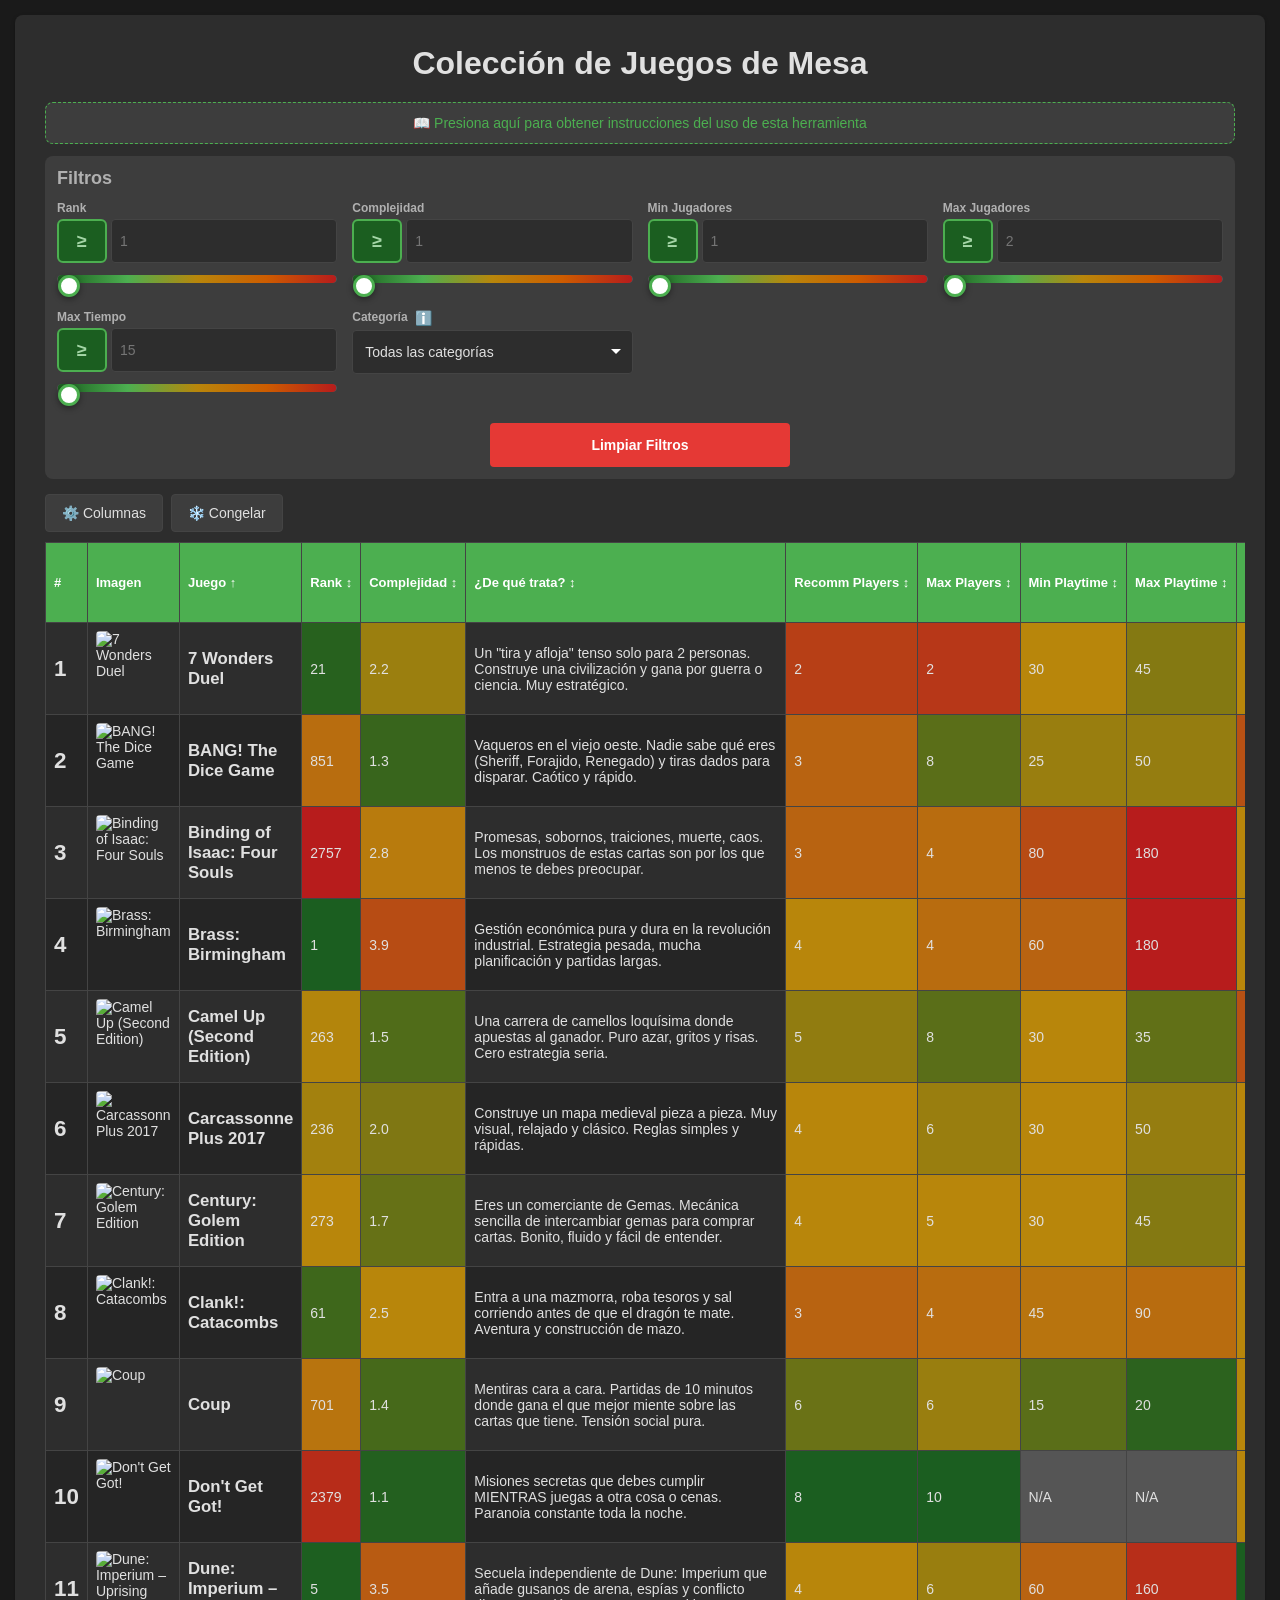
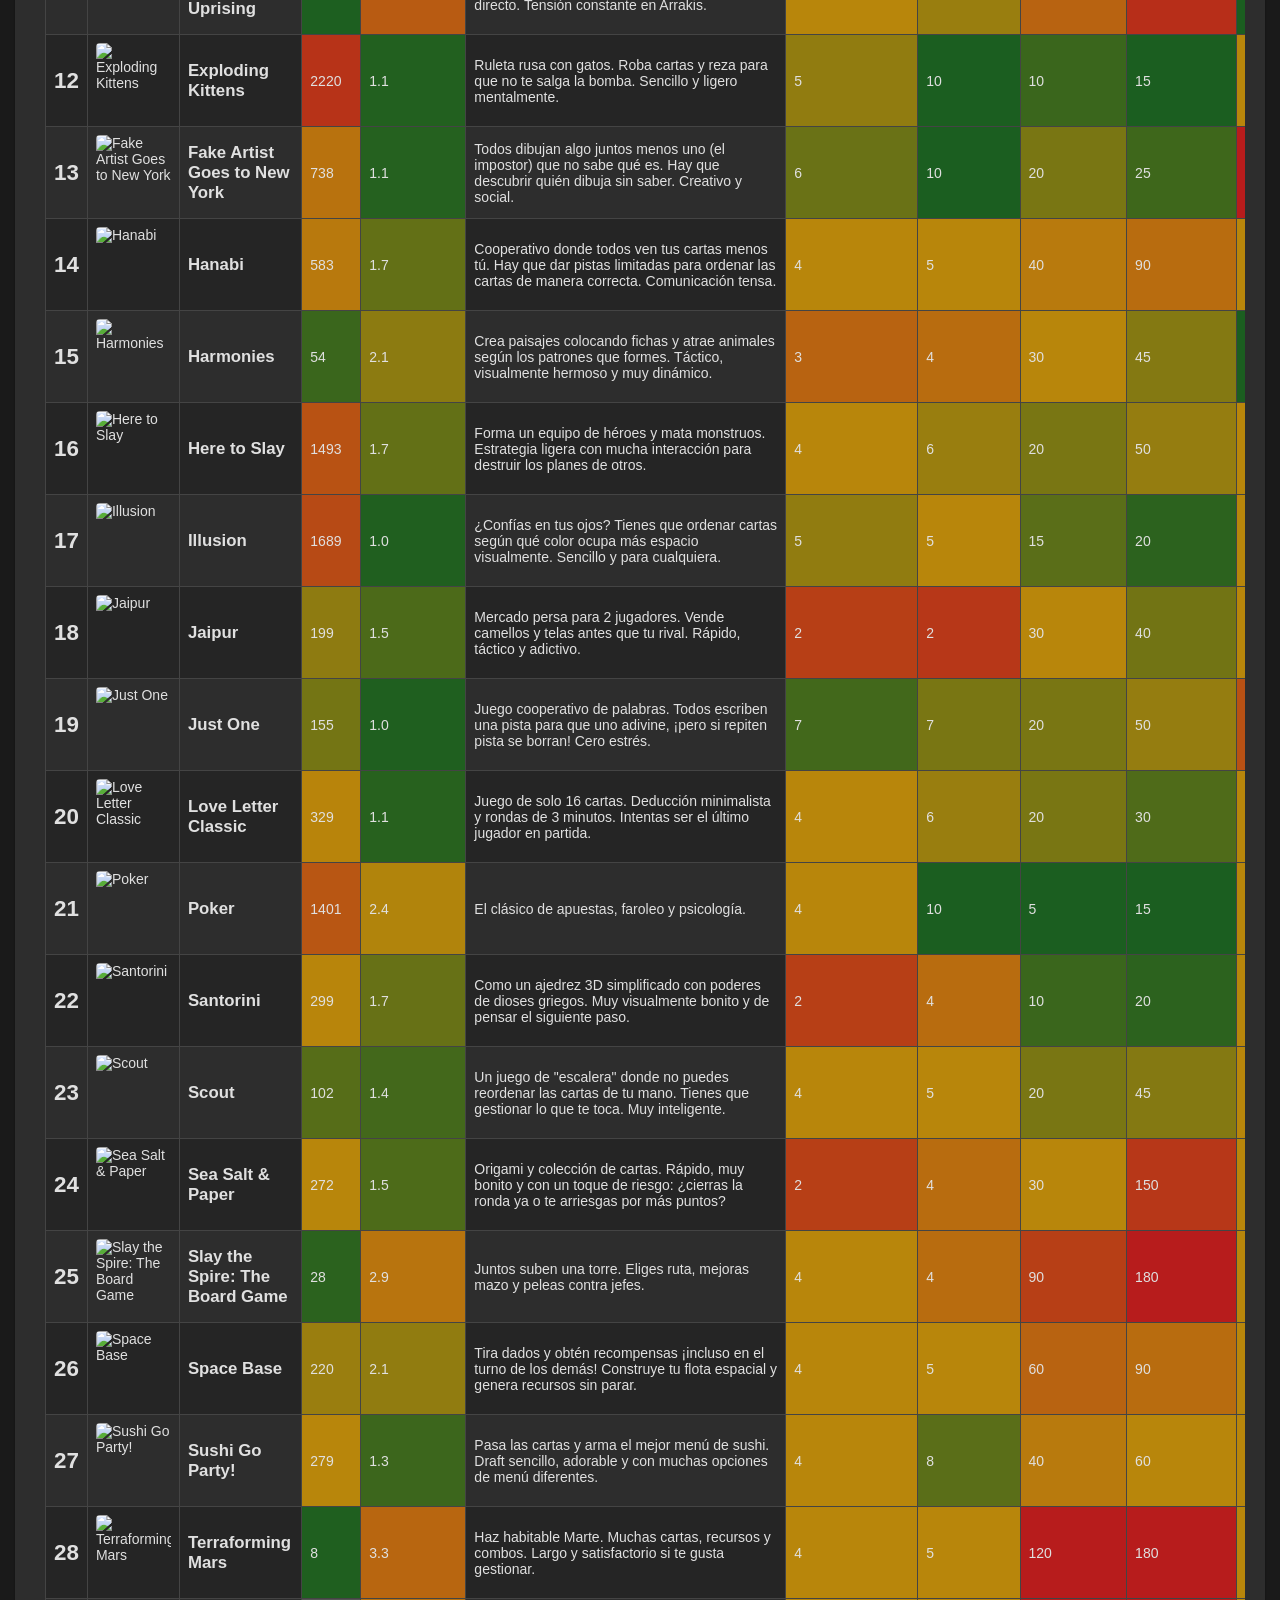
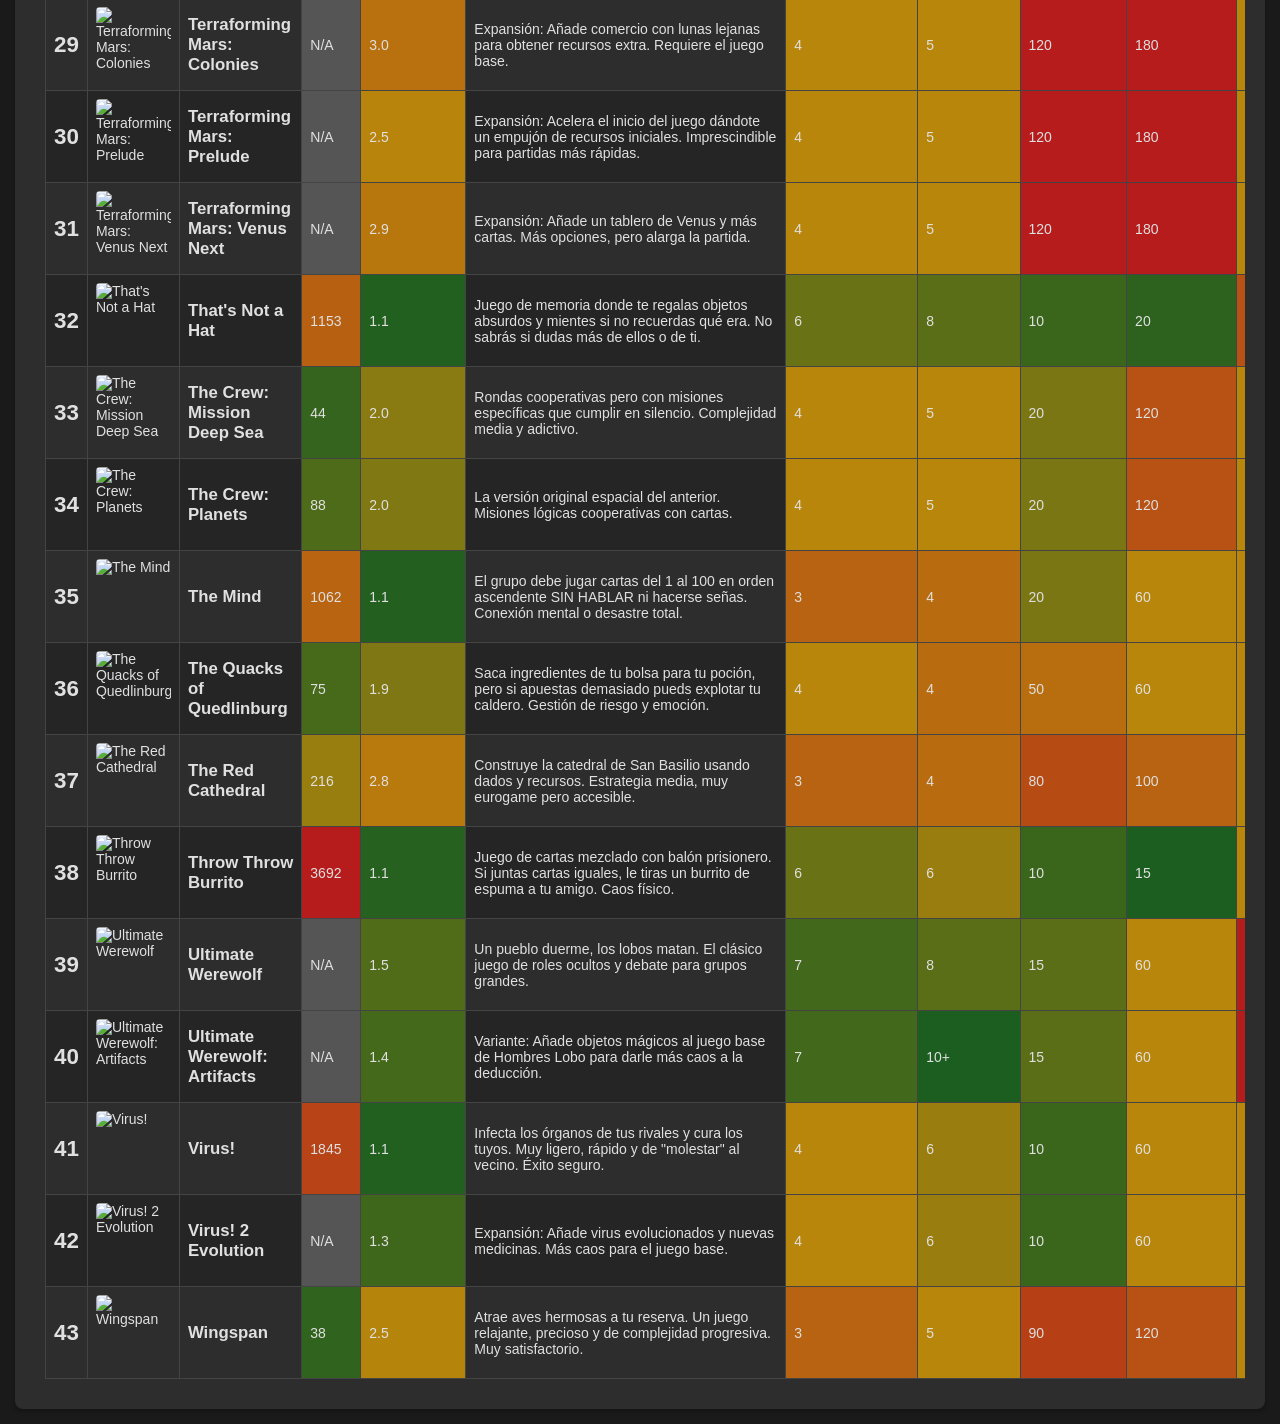
==== commit 9af51346: "Refactor game data handling: replace games.js with games.json, update README and HTML references, an" ====
--- a/index.html
+++ b/index.html
@@ -167,7 +167,6 @@
         </div>
     </div>
 
-    <script src="games.js"></script>
     <script src="script.js"></script>
 </body>
 </html>
